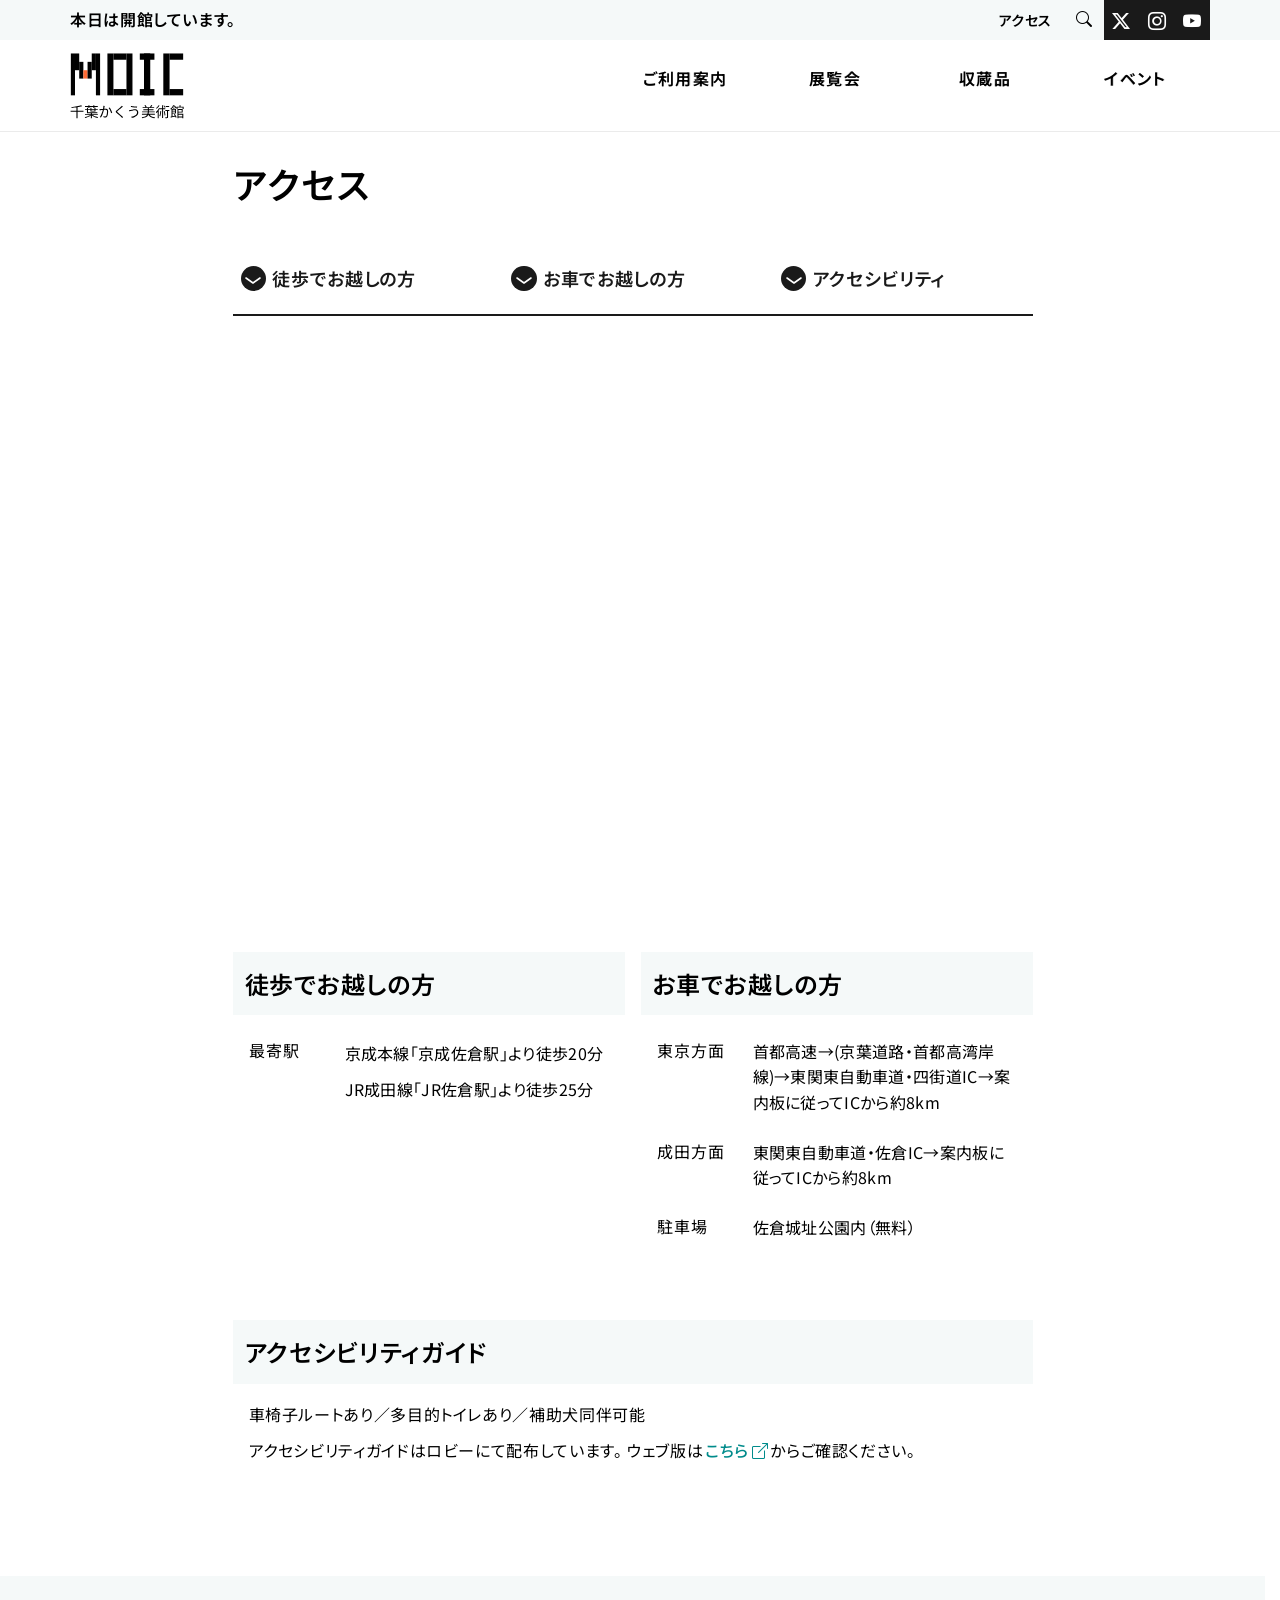
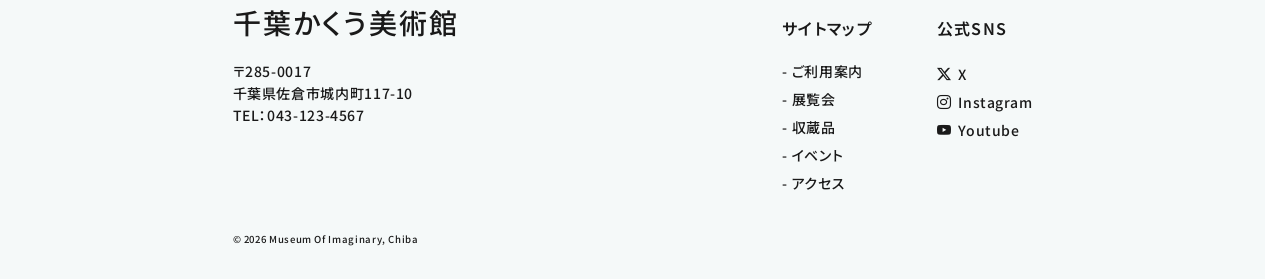
==== access.html @ db47d821 "first-up" ====
<!DOCTYPE html>
<html lang="ja">

<head>
  <meta charset="UTF-8">
  <meta name="viewport" content="width=device-width, initial-scale=1.0">
  <title>アクセス｜千葉かくう美術館｜MOIC</title>
  <meta property="og:description" content="千葉かくう美術館（MOIC）は、戦後から現代にかけての国内外の美術動向を捉えることを目的に、約7,000点の作品を収蔵しています。">
  <meta name="robots" content="noindex, nofollow">
  <link rel="icon" href="./images/favi_moic.png">

  <link rel="preconnect" href="https://fonts.googleapis.com">
  <link rel="preconnect" href="https://fonts.gstatic.com" crossorigin="">
  <link href="https://fonts.googleapis.com/css2?family=Noto+Sans+JP:wght@400;500;600;700&family=Stick&display=swap"
    rel="stylesheet">
  <link rel="stylesheet" href="https://cdn.jsdelivr.net/npm/bootstrap-icons@1.11.3/font/bootstrap-icons.min.css">
  <link rel="stylesheet" href="css/style.css">
    <script src="./js/main.js" defer></script>
</head>

<body>
  <header id="js-header" class="site-header"></header>

  <main class="inner-main js-fade">
    <section class="access-page main-container">
      <h2 class="section-head">アクセス</h2>

      <div class="scroll-columns">
        <a href="#access-on-foot" class="scroll-link is-clickable">
          <span class="scroll-btn" aria-hidden="true">
            <svg viewBox="0 0 24 24" width="24" height="24" fill="none" stroke="white" stroke-width="1.6"
              stroke-linecap="round" stroke-linejoin="round">
              <polyline points="5 11 12 16 19 11"></polyline>
            </svg>
          </span>
          <span class="scroll-text">徒歩でお越しの方</span>
        </a>

        <a href="#access-by-car" class="scroll-link">
          <span class="scroll-btn" aria-hidden="true">
            <svg viewBox="0 0 24 24" width="24" height="24" fill="none" stroke="white" stroke-width="1.6"
              stroke-linecap="round" stroke-linejoin="round">
              <polyline points="5 11 12 16 19 11"></polyline>
            </svg>
          </span>
          <span class="scroll-text">お車でお越しの方</span>
        </a>

        <a href="#access-accessibility" class="scroll-link">
          <span class="scroll-btn" aria-hidden="true">
            <svg viewBox="0 0 24 24" width="24" height="24" fill="none" stroke="white" stroke-width="1.6"
              stroke-linecap="round" stroke-linejoin="round">
              <polyline points="5 11 12 16 19 11"></polyline>
            </svg>
          </span>
          <span class="scroll-text">アクセシビリティ</span>
        </a>
      </div>
      <div class="map">
        <iframe
          src="https://www.google.com/maps/embed?pb=!1m14!1m8!1m3!1d25912.395390039786!2d140.200272!3d35.725003!3m2!1i1024!2i768!4f13.1!3m3!1m2!1s0x602288d3f0c85c9f%3A0xe3014ef40fa3bdf9!2z5L2Q5YCJ5Z-O5Z2A5YWs5ZyS!5e0!3m2!1sja!2sjp!4v1754964338819!5m2!1sja!2sjp"
          width="600" height="400" style="border:0;" allowfullscreen="" loading="lazy"
          referrerpolicy="no-referrer-when-downgrade"></iframe>
      </div>
      <div class="page-columns">
        <section id="access-on-foot" class="anchor-target">
          <h3 class="page-subtitle">徒歩でお越しの方</h3>
          <dl class="info-columns">
            <dt>最寄駅</dt>
            <dd>
              <p>京成本線「京成佐倉駅」より徒歩20分</p>
              <p>JR成田線「JR佐倉駅」より徒歩25分</p>
            </dd>
          </dl>
        </section>

        <section id="access-by-car" class="anchor-target">
          <h3 class="page-subtitle">お車でお越しの方</h3>
          <dl class="info-columns">
            <dt>東京方面</dt>
            <dd>首都高速→(京葉道路・首都高湾岸線)→東関東自動車道・四街道IC→案内板に従ってICから約8km</dd>
          </dl>
          <dl class="info-columns">
            <dt>成田方面</dt>
            <dd>東関東自動車道・佐倉IC→案内板に従ってICから約8km</dd>
          </dl>
          <dl class="info-columns">
            <dt>駐車場</dt>
            <dd>佐倉城址公園内（無料）</dd>
          </dl>
        </section>
      </div>
      <section id="access-accessibility" class="anchor-target">
        <h3 class="page-subtitle anchor-target">アクセシビリティガイド</h3>
        <p>
          車椅子ルートあり／多目的トイレあり／補助犬同伴可能
        </p>
        <p>
          アクセシビリティガイドはロビーにて配布しています。
          ウェブ版は<a href="#" class="text-link">こちら<i class="bi bi-box-arrow-up-right"></i></a>からご確認ください。
        </p>
      </section>
    </section>
  </main>
  <footer id="js-footer" class="site-footer"></footer>
</body>

</html>
---- css/style.css ----
@charset "utf-8";

/* reset */
*,
*::before,
*::after {
  box-sizing: border-box;
  padding: 0;
  margin: 0;
  font-style: normal;
}

ul,
ol {
  list-style: none;
}

a {
  text-decoration: none;
  color: inherit;
}

img {
  vertical-align: bottom;
  max-width: 100%;
  height: auto;
}

/* ===================== common ===================== */
:root {
  --c-white: #FFFFFF;
  --c-gray-100: #F5F9F9;
  --c-gray-600: #666666;
  --c-black: #1A1A1A;
  --c-teal-600: #008B8B;
  --c-teal-700: #006666;
  --c-btn-hover: #444;
  --c-hover-bg: rgba(0, 139, 139, 0.08);
  --c-separator: rgba(0, 0, 0, 0.08);

  --underline: 0.175rem solid var(--c-black);
  --h-sub-nav: 2.5rem;
  --h-glo-nav: 5.75rem;
  --h-header: calc(var(--h-sub-nav) + var(--h-glo-nav));
  --side-padding: 1.5rem;
  --ham-size: 3.5rem;

  --fs-base: 1rem;
  --fs-sm: 0.875rem;
  --fs-md: 1.125rem;
  --fs-lg: 1.5rem;

  --fw-regular: 400;
  --fw-medium: 500;
  --fw-bold: 600;

  /* letter-spacing */
  --ls-tight: 0.02em;
  --ls-base: 0.04em;
  --ls-wide: 0.08em;

  /* line-height */
  --lh-tight: 1.4;
  --lh-base: 1.6;
  --lh-loose: 1.8;

  --gap-xs: 2rem;
  --gap-sm: 3rem;
  --gap-md: 5rem;
  --gap-lg: 7rem;

  @media (max-width: 768px) {
    --gap-xs: 1.5rem;
    --gap-sm: 2rem;
    --gap-md: 3rem;
    --gap-lg: 4rem;
  }
}

html {
  /* スクロールバー分の余白を確保 */
  scrollbar-gutter: stable;
  scroll-behavior: smooth;
  overflow-x: hidden;
  font-size: 16px;
}

body {
  width: 100%;
  text-rendering: optimizeLegibility;
  font-feature-settings: "palt";
  font-optical-sizing: auto;
  font-kerning: normal;
  text-size-adjust: 100%;
  -webkit-font-smoothing: antialiased;

  font-family: "Noto Sans JP", "Hiragino Kaku Gothic ProN", "Hiragino Sans",
    "Yu Gothic Medium", "Yu Gothic", "Meiryo", sans-serif;
  font-weight: var(--fw-medium);
  letter-spacing: var(--ls-base);
  line-height: var(--lh-base);
  padding-top: var(--h-header);
  position: relative;
}

body.is-menu-open {
  position: fixed;
  width: 100%;
  height: 100vh;
  overflow: hidden;
}

body.is-menu-open .back-to-top {
  opacity: 0;
  pointer-events: none;
}

h2,
h3,
header,
.footer-logo,
.btn {
  font-weight: var(--fw-bold);
}

h3 {
  letter-spacing: var(--ls-base);
  line-height: 1.3;
}

dt {
  letter-spacing: var(--ls-wide);
  line-height: var(--lh-tight);
}

time,
dd {
  letter-spacing: var(--ls-tight);
}

p {
  line-height: 1.75;
  /* letter-spacing: var(--ls-base); */
}

.container {
  margin-inline: auto;
  max-width: 1140px;
  width: calc(100% - var(--side-padding) * 2);
}

.text-link {
  display: flex;
  align-items: center;
  color: var(--c-teal-600);
  font-weight: var(--fw-medium);
  text-decoration: none;
  transition: color 0.3s;

  @media (hover: hover) {
    &:hover {
      color: var(--c-teal-700);
      text-decoration: currentColor solid underline;
      text-decoration-thickness: 1px;
      text-underline-offset: 0.3em;
    }
  }
}

.btn {
  display: flex;
  align-items: center;
  font-size: var(--fs-base);
  height: 2em;
  text-decoration: none;
  padding: 0.2em 0.75em;
  border-radius: 0.375em;
  min-width: 0;

  background: var(--c-black);
  color: var(--c-white);
  transition: background 0.3s ease-in-out;

  @media (hover: hover) {
    &:hover {
      background: var(--c-btn-hover);
    }

    &:hover .btn-arrow {
      transform: translateX(0.4em);
    }
  }
}

.btn-text {
  color: inherit;
  min-width: 0;
  white-space: nowrap;
  overflow: hidden;
  text-overflow: ellipsis;

  flex: 1;
  text-align: center;
}

.btn-arrow {
  color: inherit;
  display: flex;
  align-items: center;
  justify-content: flex-end;
  flex-shrink: 0;
  transition: transform 0.3s;

  & svg {
    display: block;
    width: 1.6em;
    height: 1.6em;
  }
}

.category-label {
  display: inline-flex;
  align-items: center;
  justify-content: center;

  font-weight: var(--fw-bold);
  line-height: 1;

  padding: 0.36em 0.72em;
  border-radius: 0.375em;
}

.is-clickable {
  transition: transform 0.15s;

  &:active {
    @media (hover: none) {
      transform: scale(0.96);
    }
  }
}

.js-fade {
  opacity: 0;
  will-change: opacity;
}

.js-reveal {
  opacity: 1;
  clip-path: inset(0 100% 0 0);
}

/* ===================== header ===================== */
.site-header {
  width: 100%;
  height: calc(var(--h-sub-nav) + var(--h-glo-nav));
  z-index: 100;
  position: fixed;
  top: 0;
  left: 0;
  transition: background 0.3s,
    box-shadow 0.3s;
}

.site-header.is-scrolled {
  box-shadow: 0 4px 12px rgba(0, 0, 0, 0.05);
}

.site-header.is-scrolled .header-main {
  background: rgba(255, 255, 255, 0.8);
  backdrop-filter: blur(10px);
}

/* sub-nav */
.sub-nav {
  width: 100%;
  height: var(--h-sub-nav);
  background: var(--c-gray-100);
}

.sub-nav__content {
  max-width: 1140px;
  width: calc(100% - 16px * 2);
  margin-inline: auto;

  height: 100%;
  display: flex;
  justify-content: space-between;
  align-items: center;

  @media (max-width: 768px) {
    width: 100%;
    padding: 0 1rem;
  }
}

.opening-info {
  margin-right: auto;

  white-space: nowrap;
}


.sub-nav__content nav {
  height: 100%;
  display: flex;
  justify-content: end;
  align-items: center;
}

.sub-nav__utility {
  height: 100%;
  display: flex;
  align-items: center;
  font-size: var(--fs-sm);

  @media (max-width: 768px) {
    display: none;
  }
}

.sub-nav__utility li {
  display: flex;
  transition: background 0.3s, color 0.3s;

  @media (hover: hover) {
    &:hover {
      background: var(--c-hover-bg);
      color: var(--c-teal-600);
    }
  }
}

.sub-nav__utility a {
  height: 100%;
  display: flex;
  align-items: center;
  white-space: nowrap;
  padding: 0.5rem;
  border-radius: 0.25rem;
  margin: 0 0.25rem;
}


.sub-nav__search {
  display: flex;
  align-items: center;
}

.search-toggle {
  height: 100%;
  padding: 0.75rem;
  border: 0;
  background: none;
  cursor: pointer;
  color: inherit;
}

.bi-search {
  font-size: var(--fs-base);
  color: inherit;
}

.search-form {
  width: 0;
  overflow: hidden;
  transition: width 0.3s;
}

.search-form input {
  width: 12rem;
  padding: 0.4em 0.6em;
  font-size: 0.9rem;
  border: 1.6px solid var(--c-separator);
  border-radius: 0.375rem;
  transition: border-color 0.3s, box-shadow 0.3s;

  &:focus {
    outline: none;
    border-color: var(--c-teal-600);
    box-shadow: 0 0 0 3px rgba(0, 139, 139, 0.1);
  }
}

.search-form input::placeholder {
  color: var(--c-gray-600);
  opacity: 0.7;
}

/* 開いた状態 */
.sub-nav__search.is-open {
  gap: .5rem;
  margin-right: .5rem;
}

.sub-nav__search.is-open .search-form {
  width: 12rem;
}

.sub-nav__social {
  height: 100%;
  display: flex;
  align-items: center;
  background: var(--c-black);
  color: var(--c-white);
  gap: 1px;
}

.sub-nav__social li {
  height: 100%;
  transition: background 0.3s ease-in-out, transform 0.3s;

  @media (hover: hover) {
    &:hover {
      background: var(--c-btn-hover);
      transform: translateY(-2px);
    }
  }
}

.sub-nav__social a {
  height: 100%;
  display: flex;
  align-items: center;
  justify-content: center;
  padding: 0.5rem;

  @media (max-width: 768px) {
    padding: 0.5rem;
  }
}

.sub-nav__social i {
  font-size: var(--fs-md);
  line-height: 1;
}

.header-main {
  background: var(--c-white);
  border-bottom: 1px solid var(--c-separator);
  height: var(--h-glo-nav);
  transition: padding 0.3s;
}

.header-main .container {
  height: 100%;
  display: flex;
  justify-content: space-between;
  align-items: center;
  gap: 5%;

  &>* {
    padding-block: 0.725rem;
  }
}

.site-title {
  height: 100%;
  flex: 0 0 auto;
  font-size: 0;
  min-width: 200px;
  transition: padding-block 0.4s 0.1s;
}

.site-title a {
  transition: opacity 0.3s;

  @media (hover: hover) {
    &:hover {
      opacity: 0.7;
    }
  }
}

.is-home .site-title a {
  pointer-events: none;
  cursor: default;
}

/* ヘッダー内ロゴ（高さ基準） */
.site-title img {
  height: 100%;
  width: auto;
  display: block;
}

/* global-nav */
.global-nav {
  width: 100%;
  max-width: 600px;
  height: 100%;
}

.pc-menu {
  width: 100%;
  height: 100%;
  display: flex;
  align-items: center;

  @media (max-width: 768px) {
    display: none;
  }
}

.pc-menu li {
  height: 100%;
  flex: 1;
  text-align: center;
}

.pc-menu a {
  height: 100%;
  display: inline-block;
  text-align: center;
}

.pc-menu a span {
  padding: 0.875em 0;
  font-size: var(--fs-base);
  letter-spacing: var(--ls-wide);
  display: inline-block;
  position: relative;

  text-shadow: 
    0.25px  0.25px 0 var(--c-separator),
   -0.25px  0.25px 0 var(--c-separator),
    0.25px -0.25px 0 var(--c-separator),
   -0.25px -0.25px 0 var(--c-separator);

  &::after {
    content: "";
    position: absolute;
    bottom: 0;
    left: 50%;
    width: 90%;
    height: 0.15em;
    background-color: var(--c-teal-600);
    transform-origin: center;
    transform: translateX(-50%) scaleX(0);
    transition: transform 0.25s ease-out;
  }
}

.pc-menu a {
  @media (hover: hover) {
    &:is(:hover, :focus-visible) span {
      color: var(--c-teal-600);
    }

    &:is(:hover, :focus-visible, :active) span::after {
      transform: translateX(-50%) scaleX(1);
    }
  }
}


/* ===================== sp ===================== */
/* ハンバーガーボタン */
.hamburger {
  font-size: 16px;
  background: transparent;
  display: block;
  position: absolute;
  top: calc(var(--h-sub-nav) + (var(--h-glo-nav) - var(--ham-size)) / 2);
  right: var(--side-padding);
  border-radius: .5rem;
  width: var(--ham-size);
  height: var(--ham-size);
  border: none;
  cursor: pointer;
  z-index: 110;

  transition: background 0.3s, color 0.3s;

  @media (hover: hover) {
    &:hover {
      background: var(--c-hover-bg);
      color: var(--c-teal-600);
    }
  }

  @media (min-width: 768px) {
    display: none;
  }

  &::after {
    content: "メニュー";
    display: block;
    background: none;
    font-size: .6em;
    font-weight: var(--fw-bold);
    letter-spacing: var(--ls-t);
    position: absolute;
    left: 50%;
    transform: translateX(-50%);
    bottom: 5%;
    width: 100%;
    color: var(--c-black);

    &::after :hover {
      color: currentColor;
    }
  }
}


/* 待機（三） */
.hamburger__bar {
  display: block;
  position: absolute;
  background: var(--c-black);
  top: 40%;
  left: 50%;
  width: 64%;
  height: 0.125em;
  transform-origin: center center;
  transition: transform 0.25s, width 0.2s 0.2s;

  &:nth-child(1) {
    transform: translate(-50%, calc(-50% - 9px));
  }

  &:nth-child(2) {
    transform: translate(-50%, -50%);
  }

  &:nth-child(3) {
    transform: translate(-50%, calc(-50% + 9px));
  }
}

/* 開いた状態（×） */
.hamburger.is-open {
  position: absolute;
  z-index: 210;

  &::after {
    content: "閉じる";
  }
}

.hamburger.is-open .hamburger__bar {
  width: calc(50% * 1.35);
  transition: transform 0.3s 0.2s, opacity 0.2s, width 0.5s linear;

  &:nth-child(1) {
    transform: translate(-50%, -50%) rotate(45deg);
  }

  &:nth-child(2) {
    opacity: 0;
    width: 0%;
    transform: translate(-50%, -50%);
  }

  &:nth-child(3) {
    transform: translate(-50%, -50%) rotate(-45deg);
  }
}


.sp-global-nav {
  z-index: 200;
  position: fixed;
  inset: 0;
  background: rgba(255, 255, 255, 0.98);
  backdrop-filter: blur(10px);
  display: grid;
  place-items: center;
  opacity: 0;
  pointer-events: none;
  transition: opacity 0.2s;

  &.is-open {
    opacity: 1;
    pointer-events: auto;
  }

  @media (min-width: 768px) {
    display: none;
  }
}

.sp-global-nav li {
  opacity: 0;
  transform: translateY(16px);

  &+& {
    margin-top: 1rem;
  }
}

.sp-global-nav a {
  font-size: var(--fs-lg);
  padding: 1rem 2rem;
  display: inline-block;
  transition: transform 0.3s;
}

/* ===================== hero ===================== */

/* ヒーロー全体 */
.hero {
  width: 100%;
  aspect-ratio: 16 / 9;
  max-height: calc(92vh - var(--h-header));
  overflow: hidden;

  @media (max-width: 768px) {
    aspect-ratio: 3 / 2;
  }

  /* （pcで）ヒーローに触れたら */
  @media (hover: hover) {
    &:hover {
      .swiper-pagination {
        opacity: 1;
        pointer-events: auto;
        transform: translateY(0);
      }
    }
  }
}

.hero .swiper,
.swiper-slide img {
  width: 100%;
  height: 100%;
}

.swiper-slide img {
  object-position: center;
  object-fit: cover;
}

.swiper-button-next,
.swiper-button-prev {
  /* 初期状態（見えない） */
  color: var(--c-white);
  z-index: 10;
  opacity: 0;
  pointer-events: auto;
  transition:
    opacity .25s;

  &:is(:hover, :active) {
    opacity: 1;
  }
}

/* ドット背景 */
.swiper-pagination {
  display: flex;
  justify-content: center;
  gap: 0.5rem;
  padding: 8px 0;

  @media (hover: none) {
    display: none;
  }
}

/* 現在地ではないスライド */
.swiper-pagination-bullet {
  opacity: 0.6;
  transition: opacity 0.25s;

  width: 8px;
  height: 8px;
  border-radius: 50%;
  background: var(--c-white);

  position: relative;
  pointer-events: auto;

  &::before {
    content: '';
    position: absolute;

    /* 親から外側に広げる */
    inset: -8px;
  }
}

/* 現在のスライド */
.swiper-pagination-bullet-active {
  opacity: 1;
  background: var(--c-white);
}

/* ================ main ================ */

/* common */
.main-container {
  margin-inline: auto;
  max-width: 800px;
  width: calc(100% - var(--side-padding) * 2);
}

main h2,
.section-head {
  font-size: 2.25rem;
  letter-spacing: 0.06em;
  line-height: 1.1;
  margin-bottom: var(--gap-sm);
}

/* top-page */
main.top-main {
  padding: var(--gap-md) 0 var(--gap-lg);
}

main>section+section {
  margin-top: var(--gap-lg);
}


/* inner-page */
main.inner-main {
  padding: var(--gap-xs) 0 var(--gap-lg);
}

.page-hero img {
  display: block;
  width: 100%;
  height: 100%;
  aspect-ratio: 3 / 2;
  object-fit: cover;
}

.underline-head {
  font-size: var(--fs-md);
  border-bottom: var(--underline);
  padding-bottom: 1rem;
}

/* ===================== about ===================== */
.top-about {
  display: flex;
  align-items: start;
  gap: 8%;

  @media (max-width: 768px) {
    display: block;
  }
}

.top-about__image {
  z-index: 0;
  max-width: 40%;
  margin-top: 0.4em;

  @media (max-width: 768px) {
    display: none;
  }
}

.top-about__content {
  flex: 1;

  @media (max-width: 768px) {
    width: 100%;
  }
}

.top-about__content h2 {
  line-height: 1;
}

.top-about__text p {
  line-height: var(--lh-loose);

  &+& {
    margin-top: 1em;
  }
}

.top-about .btn {
  width: 100%;
  margin-top: 2.5rem;

  @media (max-width: 768px) {
    margin-top: 2rem;
  }
}

.top-about .btn-text {
  flex: 1;
  text-align: center;
}

/* ===================== news ===================== */
.top-news header {
  width: 100%;
  display: flex;
  align-items: end;
  border-bottom: 0.2rem solid var(--c-black);
  padding-bottom: 2.5rem;

  @media (max-width: 768px) {
    align-items: start;
    flex-direction: column;
    border-bottom: none;
    padding-bottom: 0;
  }
}

.top-news .section-head {
  flex: 1;
  line-height: 1;
  margin-bottom: 0;
}

.top-news .btn {
  display: inline-flex;
  justify-content: center;

  @media (max-width: 768px) {
    align-self: flex-end;
    margin-top: 1.5rem;
  }

  @media (max-width: 540px) {
    align-self: flex-start;
  }
}

.top-news .btn-text {
  font-size: var(--fs-sm);
}

.top-news .btn-arrow svg {
  width: 1.75em;
  height: 1.75em;
}

.top-news__list {
  margin-top: 2rem;
  display: flex;
  flex-direction: column;
}

.top-news__list li {
  border-bottom: 0.125rem solid var(--c-separator);
  padding-bottom: 0.875rem;

  &+& {
    margin-top: 1rem;
  }
}

.top-news__list article {
  display: grid;
  grid-template-columns: 4.8rem 8rem 1fr;
  gap: 0 0.72rem;
  align-items: center;
  padding: 0 .5rem;

  @media (max-width: 768px) {
    grid-template-columns: 8rem 1fr;
  }

  @media (max-width: 540px) {
    display: flex;
    flex-direction: column;
    align-items: start;

    &>* {
      width: 100%;
    }
  }
}

.top-news__list time {
  font-size: var(--fs-sm);
  white-space: nowrap;

  @media (max-width: 540px) {
    flex: 1;
  }
}

.top-news__list .text-link {
  font-size: var(--fs-base);
  white-space: nowrap;

  @media (max-width: 540px) {
    white-space: normal;
  }
}

.top-news__list .category-label {
  font-size: 0.75em;
  font-weight: var(--fw-bold);
  background: var(--c-white);
  color: var(--c-black);
  border: 0.125rem solid var(--c-black);

  @media (max-width: 768px) {
    display: none;
  }
}

/* ===================== footer ===================== */
.site-footer {
  background: var(--c-gray-100);
  color: var(--c-black);
  font-size: var(--fs-sm);
  padding: 2rem 1rem;
}

.footer-columns {
  display: grid;
  grid-template-columns: 1fr auto auto;
  grid-template-rows: auto auto;
  column-gap: 4rem;

  &.container {
    max-width: 800px;
  }

  @media (max-width: 960px) {
    column-gap: 3rem;
    padding: 0 3.5rem;
  }

  @media (max-width: 768px) {
    grid-template-columns: 1fr;
    row-gap: 1.5rem;
    padding: 0;
  }
}

.footer-logo {
  font-weight: var(--fw-medium);
  letter-spacing: var(--ls-wide);
  font-size: 1.75rem;
  line-height: 1;
  white-space: nowrap;
  margin-bottom: 1.5rem;
}

.footer-global-nav,
.footer-social {
  @media (max-width: 768px) {
    display: none;
  }

  & a {
    transition: opacity 0.3s;

    @media (hover: hover) {
      &:hover {
        opacity: 0.65;
      }
    }
  }
}

.footer-global-nav a {
  display: block;
  height: 1.75rem;

  &::before {
    content: "-";
    margin-right: 0.25rem;
    text-decoration: none;
  }
}

.footer-list-title {
  display: flex;
  align-items: flex-end;
  margin-bottom: 1.5rem;
  height: 1.75rem;
}

.footer-list-title span {
  line-height: 1;
  font-size: var(--fs-base);
  letter-spacing: var(--ls-wide);
  font-weight: var(--fw-bold);
}

.footer-social a {
  display: flex;
  align-items: center;
  gap: 0.5em;
  padding: 0.25rem 0;
  font-size: var(--fs-sm);
  letter-spacing: var(--ls-base);
  line-height: 1;
  height: 1.75rem;
}

.site-footer small {
  display: block;
  font-size: 0.6rem;
  margin-top: var(--gap-xs);
  grid-column: 1 / -1;
}

/* ===================== guide-page ===================== */

.page-subtitle {
  background: var(--c-gray-100);
  padding: 1rem 0.75rem;
  font-size: var(--fs-lg);

  @media (max-width: 768px) {
    margin-top: 1.5rem;
  }
}

.page-columns {
  display: grid;
  grid-template-columns: repeat(2, minmax(0, 1fr));
  gap: 1rem;
  margin-top: 1.5rem;

  @media (max-width: 768px) {
    grid-template-columns: 1fr;
  }
}

.info-columns {
  font-weight: var(--fw-regular);
  padding: 0 0.5rem;
  display: grid;
  grid-template-columns: minmax(max-content, 6rem) 1fr;
  margin-top: 1.5rem;
  padding: 0 1rem;
}

.info-columns dt {
  white-space: nowrap;
}

.info-columns p+p {
  margin-top: 0.5rem;
}

.note-list li {
  font-size: 0.75rem;
  line-height: var(--lh-loose);
  margin-top: 0.5rem;

  &::before {
    content: "＊";
    display: inline-block;
    margin-right: 0.125rem;
  }

  &+& {
    margin-top: 0.1rem;
  }
}

/* ===================== access-page ===================== */

.access-page .scroll-columns {
  display: flex;
  justify-content: flex-start;
  flex-wrap: wrap;
  border-bottom: var(--underline);
  padding-bottom: 0.5rem;
  width: 100%;

  @media (max-width: 580px) {
    flex-wrap: wrap;
    border-bottom: 0.15rem solid var(--c-black);
    padding-bottom: 0.25rem;
  }
}

.access-page .scroll-link {
  color: var(--c-black);
  font-weight: var(--fw-bold);
  line-height: 1;
  padding: 0.5rem;
  display: flex;
  align-items: center;
  position: relative;
  z-index: 0;
  transition: transform 0.3s;

  flex: 1 1 auto;
  min-width: 10rem;

  @media (hover:hover) {
    &:hover .scroll-btn {
      transform: translateY(-2px);
    }
  }
}

.access-page .scroll-btn {
  background: var(--c-black);
  border-radius: 50%;

  display: flex;
  align-items: center;
  justify-content: center;
  width: 1.6rem;
  height: 1.6rem;
  flex-shrink: 0;
  transition: transform 0.15s;

  @media (max-width: 768px) {
    width: 1.5rem;
    height: 1.5rem;
  }
}

.access-page .scroll-text {
  font-size: var(--fs-md);
  padding: 0.4rem;
  line-height: 1.4;
  white-space: nowrap;

  @media (max-width: 768px) {
    font-size: var(--fs-base);
  }
}

.access-page .map {
  width: 98%;
  aspect-ratio: 4 / 3;
  margin-inline: auto;
  margin-top: 1.5rem;

  iframe {
    width: 100%;
    height: 100%;
    display: block;
  }
}

.access-page .page-subtitle {
  margin-top: 0;
}

.access-page section+section {
  @media (max-width: 768px) {
    margin-top: var(--gap-xs);
  }
}

#access-accessibility {
  font-weight: var(--fw-regular);
  margin-top: var(--gap-md);
}

#access-accessibility p {
  font-weight: var(--fw-regular);
  padding-inline: 1rem;
  margin-top: 1rem;

  &+& {
    margin-top: 0.5rem;
  }
}

#access-accessibility .text-link {
  display: inline-flex;
  padding-inline: 0.1rem;
  gap: 0.2rem;
  text-decoration: none;
}

.anchor-target {
  scroll-margin-top: calc(var(--h-glo-nav) + var(--h-sub-nav));
}

/* ===================== news-page ===================== */
.news-list {
  display: flex;
  flex-direction: column;
  justify-content: start;
}

.news-list li {
  border-bottom: 0.125rem solid var(--c-separator);
  padding-bottom: var(--gap-xs);
}

.news-list .page-columns {
  display: flex;
  flex-wrap: wrap;
  align-items: center;
  gap: 0 0.72rem;

  &>* {
    flex: 1;
  }
}

.news-page .page-columns a {
  display: flex;
  align-items: center;
  flex-wrap: wrap;
  gap: 0.5rem 0.75rem;
  margin-bottom: auto;
}

.news-list time {
  order: 0;
  align-self: center;
  width: 100%;
  font-size: var(--fs-base);
  white-space: nowrap;
  /* margin-bottom: .5rem; */

  @media (max-width: 768px) {
    width: auto;
  }
}

.news-list .text-link {
  order: 1;
  font-size: 1.25rem;

  @media (max-width: 768px) {
    width: 100%;
    white-space: none;
    order: 2;
  }
}

.news-list .category-label {
  order: 2;
  align-self: center;
  font-size: 0.8rem;
  background: var(--c-black);
  color: var(--c-white);
  letter-spacing: var(--ls-wide);

  @media (max-width: 768px) {
    order: 1;
  }

  @media (max-width: 540px) {
    display: none;
  }
}

.news-page .news-list img {
  max-width: 200px;
  height: auto;
  aspect-ratio: 4 / 3;
  object-fit: cover;

  @media (max-width: 768px) {
    max-width: none;
    width: 100%;
    margin-top: 1rem;
  }
}

/* ===================== exhibitions-page & events-page ===================== */


.exhibitions-page section+section {
  margin-top: var(--gap-lg);
}

.card-list li {
  margin-top: var(--gap-xs);
  height: 100%;
}

.card {
  padding: 1rem;
  display: grid;
  grid-template-columns: auto 1fr;
  grid-template-rows: auto auto;
  gap: 0 var(--gap-xs);
  background: var(--c-gray-100);
  transition: background 0.3s, color 0.3s, transform 0.3s;

  &:hover {
    background: var(--c-hover-bg);
    color: var(--c-teal-600);
  }

  & .is-clickable:active {
    transform: scale(0.98);
  }

  @media (max-width: 768px) {
    display: block;
  }
}

.card img {
  max-width: 200px;
  height: auto;
  aspect-ratio: 4 / 3;
  object-fit: cover;

  order: -1;
  grid-row: 1 / 3;

  @media (max-width: 768px) {
    max-width: none;
    width: 100%;
    margin-top: 1rem;
  }
}

.card-title {
  font-size: var(--fs-lg);
  font-weight: var(--fw-bold);
  letter-spacing: var(--ls-base);
  line-height: 1.25;
  align-self: end;
  grid-row: 1 / 2;
  color: inherit;

  @media (max-width: 768px) {
    display: block;
  }
}

.period {
  font-size: var(--fs-sm);
  letter-spacing: 0.02em;
  line-height: 1.4;
  grid-row: 2 / 3;
  color: inherit;
  margin-top: .75em;

  @media (max-width: 768px) {
    display: block;
  }
}

/* ===================== collections-page ===================== */
.collections-page .page-subtitle {
  margin-top: 1.5rem;
}

.collections-page p {
  margin-top: 2rem;

  line-height: var(--lh-loose);

  &+& {
    margin-top: 1.5rem;
  }
}

/* ===================== news-post ===================== */
.news-post {
  box-shadow: 0 0 8px var(--c-teal-700);
  border-radius: .75rem;
  padding: var(--gap-sm);
}

.news-post__header time {
  white-space: nowrap;
}

.news-post__header .category-label {
  font-size: 0.8rem;
  background: var(--c-black);
  color: var(--c-white);
  margin-left: .5rem;
}

.news-post__header h2 {
  font-size: 1.75rem;
  margin-top: 1rem;
}

.news-post__img {
  margin-inline: auto;
  text-align: center;
  width: 100%;

  & img {
    width: 100%;
    height: auto;
    object-fit: cover;
    aspect-ratio: 3 / 2;
  }
}

.news-post__body {
  font-weight: var(--fw-regular);
  line-height: var(--lh-loose);
  margin-top: var(--gap-md);

  p+p {
    margin-top: 1rem;
  }
}

.news-post__summary {
  margin-top: var(--gap-md);
  font-size: var(--fs-sm);
  border: 1px solid var(--c-separator);
  border-radius: 0.5rem;
  padding: 1.5rem;

  &+& {
    margin-top: var(--gap-sm);
  }
}

.news-post__summary dl {
  padding: 0 0.5rem;

  dt {
    position: relative;
    margin-top: 1.5rem;
    padding-left: 0.75rem;

    &::before {
      content: "";
      position: absolute;
      display: block;
      left: 0;
      top: 50%;
      transform: translateY(-50%);
      width: 0.25rem;
      height: 0.25rem;
      background: var(--c-black);
      border-radius: 50%;
    }
  }

  dd {
    margin-top: 0.5rem;
  }
}

.news-post span.notice {
  display: block;
  font-size: var(--fs-base);
  color: #d32f2f;
  margin-top: 1rem;

  &::before {
    content: "※";
    display: inline-block;
    margin-right: 0.125rem;
  }

  &::after {
    content: "※";
    display: inline-block;
    margin-left: 0.125rem;
  }
}


.news-post__tag {
  display: flex;
  flex-wrap: wrap;
  align-items: center;
  gap: 0.625rem;
  margin-top: var(--gap-xs);
}

.news-post__tag span {
  display: inline-flex;
  align-items: center;
  justify-content: center;
  white-space: nowrap;

  font-size: var(--fs-sm);
  line-height: 1;

  padding: 0.36rem 0.72rem;
  color: var(--c-black);
  border: 0.0875rem solid var(--c-black);
  transition: border-color 0.3s;

  @media (hover: hover) {
    &:hover {
      border-color: transparent;
      cursor: pointer;
    }
  }

  &::before {
    content: "#";
    margin-right: 0.25rem;
  }
}

.news-post__social {
  display: flex;
  align-items: center;
  gap: 0.625rem;
  margin-top: var(--gap-xs);
}

.news-post__social li {
  display: flex;
}

.news-post__social a {
  display: flex;
  justify-content: center;
  align-items: center;

  padding: 0.25rem;
  border-radius: 0.4rem;
  font-size: 0.8rem;

  padding: 0.36em;
  border-radius: 0.375em;
  background: var(--c-black);
  transition: background 0.3s, transform 0.3s;

  @media (hover: hover) {
    &:hover {
      background: var(--c-btn-hover);
      transform: translateY(-2px);

    }
  }
}

.news-post__social .bi {
  font-size: var(--fs-base);
  line-height: 1;
  color: var(--c-white);
  transition: color 0.3s;
}

/* ===================== back-to-top ===================== */
.back-to-top {
  position: fixed;
  right: 1.5rem;
  bottom: 1.5rem;
  z-index: 120;

  border-radius: 50%;
  border: none;
  color: var(--c-white);
  cursor: pointer;

  width: 3.2rem;
  height: 3.2rem;

  display: flex;
  flex-direction: column;
  align-items: center;
  justify-content: center;

  opacity: 0;
  visibility: hidden;
  transform: translateY(10px);
  background: rgba(0, 0, 0, 0.8);
  transition: opacity 0.3s, visibility 0.3s, transform 0.3s, background 0.3s;

  &>* {
    /* 位置調整 */
    transform: translateY(-2px);
  }

  @media (max-width: 768px) {
    width: 2.75rem;
    height: 2.75rem;
    right: 1rem;

    &>* {
      transform: translateY(0);
    }
  }

  &.is-show {
    opacity: 1;
    visibility: visible;
    transform: translateY(0);
  }

  @media (hover: hover) {
    &:hover {
      background: var(--c-btn-hover);
    }

    &:hover i {
      transform: translateY(-4px);
    }
  }

  @media (max-width: 768px) {
    &:hover {
      transform: translateY(-4px);
    }

    &:hover i {
      transform: none;
    }
  }
}

.back-to-top i {
  font-size: 1.5em;
  transition: transform 0.3s;
}

.back-to-top span {
  font-weight: var(--fw-bold);
  font-size: 0.875em;
  line-height: 1.125;

  @media (max-width: 768px) {
    display: none;
  }
}
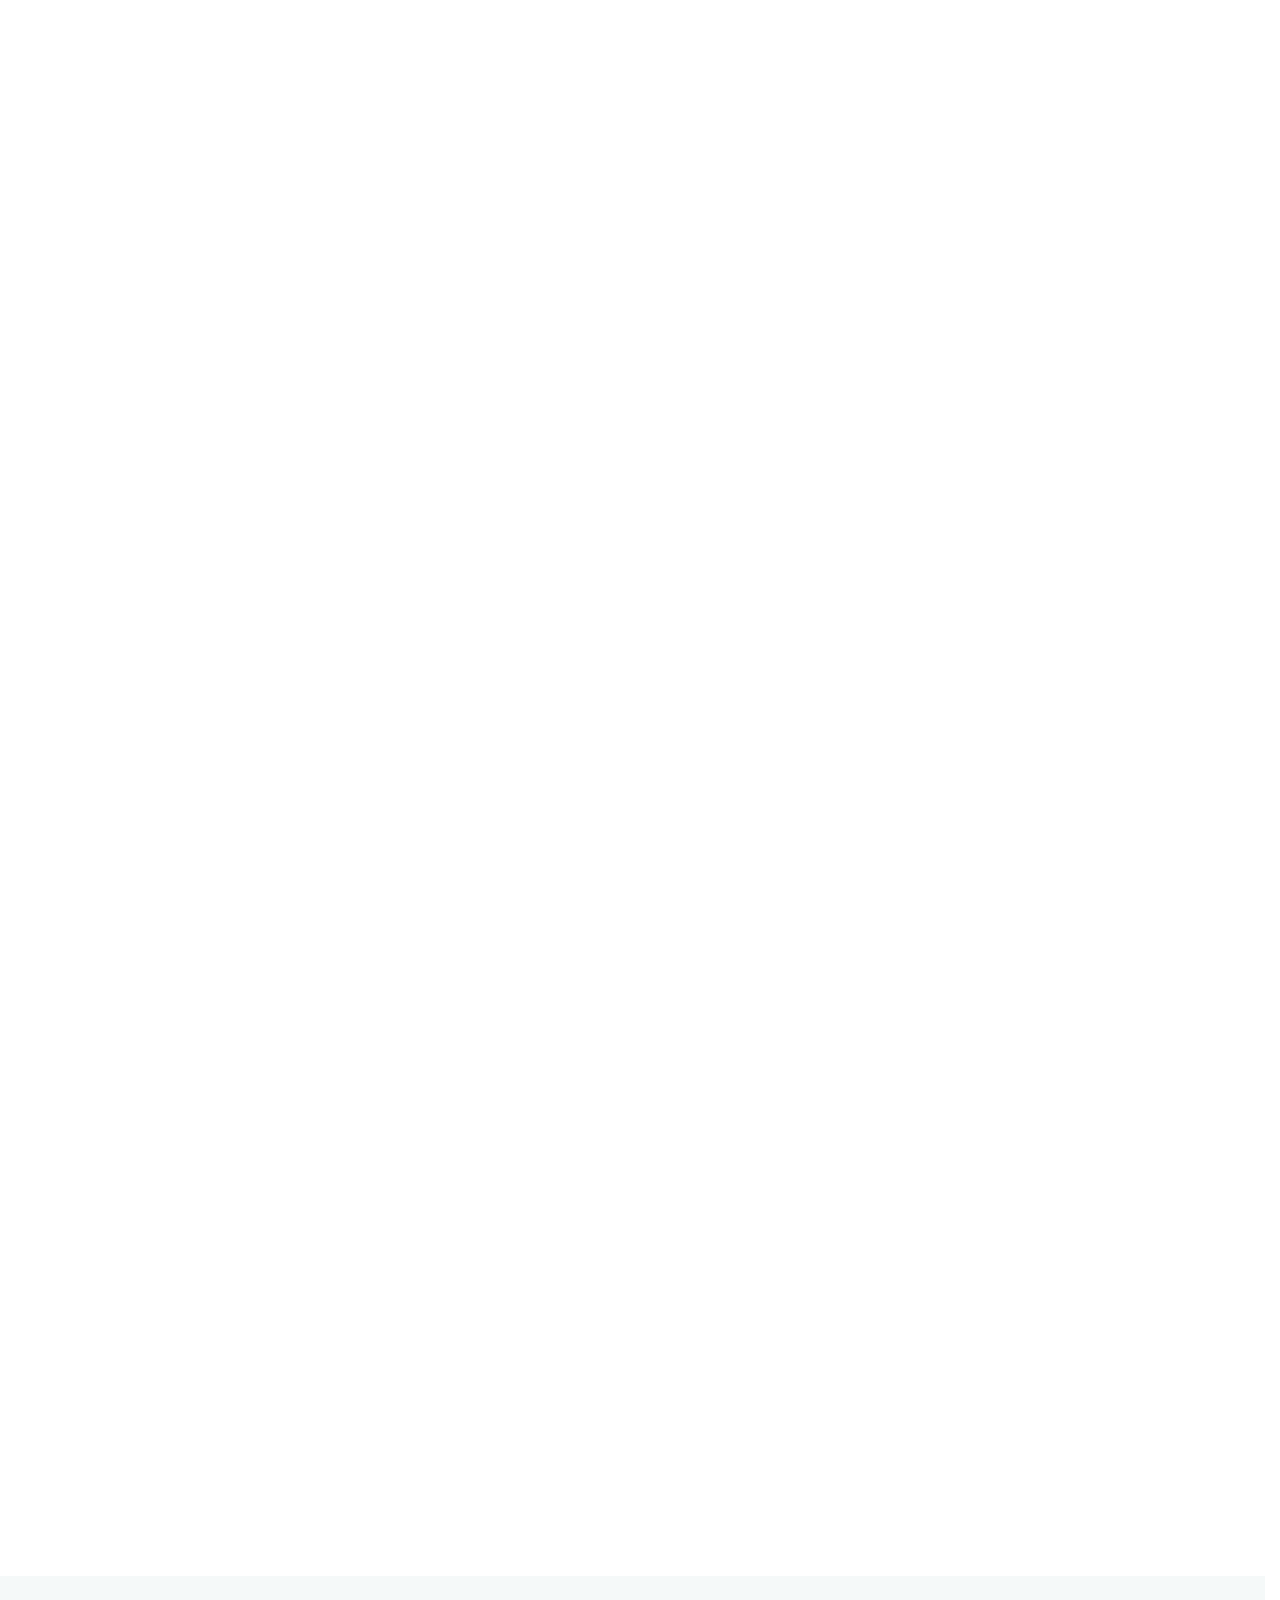
==== commit 38fb4cfd: "re-up fixed" ====
--- a/access.html
+++ b/access.html
@@ -91,7 +91,7 @@
         </section>
       </div>
       <section id="access-accessibility" class="anchor-target">
-        <h3 class="page-subtitle anchor-target">アクセシビリティガイド</h3>
+        <h3 class="page-subtitle">アクセシビリティガイド</h3>
         <p>
           車椅子ルートあり／多目的トイレあり／補助犬同伴可能
         </p>
--- a/css/style.css
+++ b/css/style.css
@@ -521,11 +521,11 @@
   display: inline-block;
   position: relative;
 
-  text-shadow: 
-    0.25px  0.25px 0 var(--c-separator),
-   -0.25px  0.25px 0 var(--c-separator),
+  text-shadow:
+    0.25px 0.25px 0 var(--c-separator),
+    -0.25px 0.25px 0 var(--c-separator),
     0.25px -0.25px 0 var(--c-separator),
-   -0.25px -0.25px 0 var(--c-separator);
+    -0.25px -0.25px 0 var(--c-separator);
 
   &::after {
     content: "";
@@ -589,17 +589,17 @@
     background: none;
     font-size: .6em;
     font-weight: var(--fw-bold);
-    letter-spacing: var(--ls-t);
+    letter-spacing: var(--ls-tight);
     position: absolute;
     left: 50%;
     transform: translateX(-50%);
     bottom: 5%;
     width: 100%;
     color: var(--c-black);
-
-    &::after :hover {
-      color: currentColor;
-    }
+  }
+
+  &::after :hover {
+    color: currentColor;
   }
 }
 
@@ -1309,7 +1309,6 @@
   width: 100%;
   font-size: var(--fs-base);
   white-space: nowrap;
-  /* margin-bottom: .5rem; */
 
   @media (max-width: 768px) {
     width: auto;
@@ -1322,7 +1321,7 @@
 
   @media (max-width: 768px) {
     width: 100%;
-    white-space: none;
+    white-space: nowrap;
     order: 2;
   }
 }
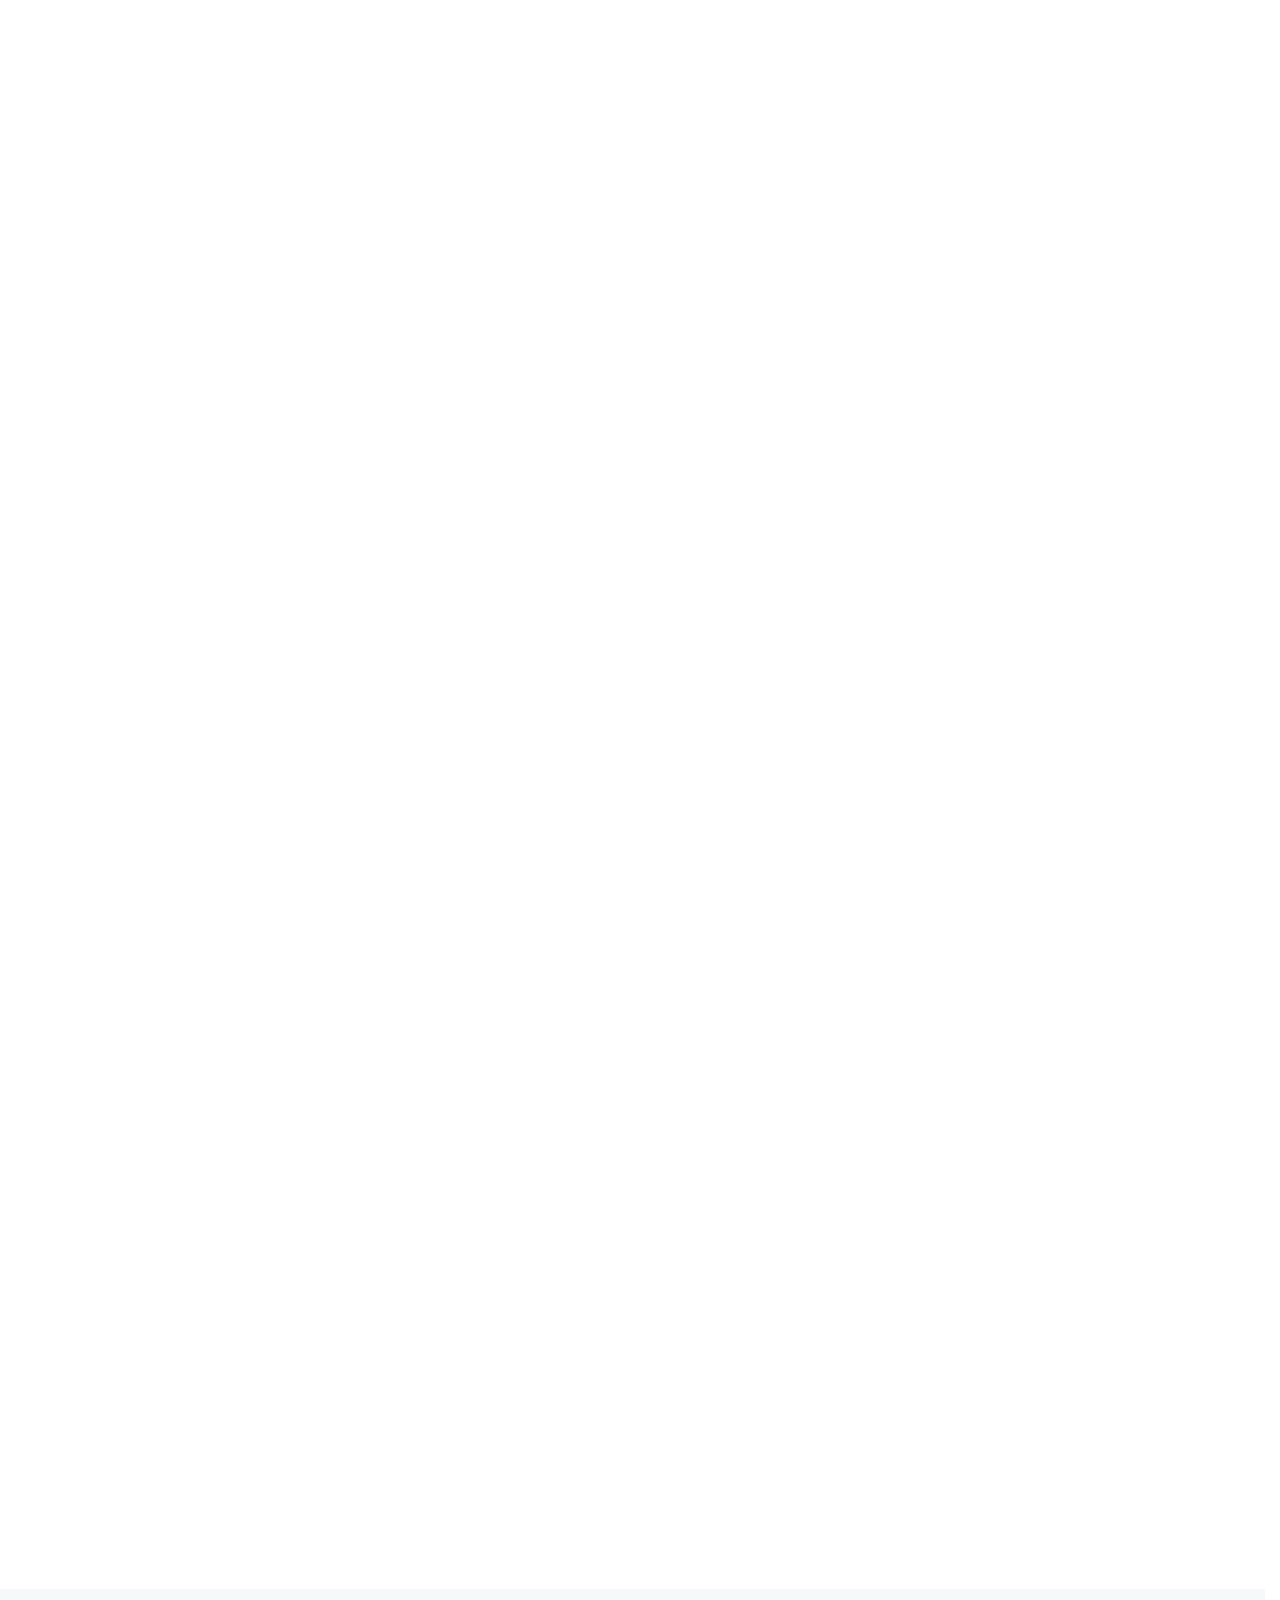
==== commit d409d7c3: "fix: タッチターゲット, コントラスト比, アクセスページ - タッチターゲットのサイズ改善 - 小さい文字のコントラスト比改善 - アクセスページのBEM修正 - sub-nav冒頭のaside" ====
--- a/access.html
+++ b/access.html
@@ -15,7 +15,7 @@
     rel="stylesheet">
   <link rel="stylesheet" href="https://cdn.jsdelivr.net/npm/bootstrap-icons@1.11.3/font/bootstrap-icons.min.css">
   <link rel="stylesheet" href="css/style.css">
-    <script src="./js/main.js" defer></script>
+  <script src="./js/main.js" defer></script>
 </head>
 
 <body>
@@ -23,39 +23,40 @@
 
   <main class="inner-main js-fade">
     <section class="access-page main-container">
-      <h2 class="section-head">アクセス</h2>
+      <h2>アクセス</h2>
 
-      <div class="scroll-columns">
-        <a href="#access-on-foot" class="scroll-link is-clickable">
-          <span class="scroll-btn" aria-hidden="true">
+      <div class="access-nav">
+        <a href="#access-on-foot" class="access-nav__link is-clickable">
+          <span class="access-nav__icon" aria-hidden="true">
             <svg viewBox="0 0 24 24" width="24" height="24" fill="none" stroke="white" stroke-width="1.6"
               stroke-linecap="round" stroke-linejoin="round">
               <polyline points="5 11 12 16 19 11"></polyline>
             </svg>
           </span>
-          <span class="scroll-text">徒歩でお越しの方</span>
+          <span class="access-nav__text">徒歩でお越しの方</span>
         </a>
 
-        <a href="#access-by-car" class="scroll-link">
-          <span class="scroll-btn" aria-hidden="true">
+        <a href="#access-by-car" class="access-nav__link">
+          <span class="access-nav__icon" aria-hidden="true">
             <svg viewBox="0 0 24 24" width="24" height="24" fill="none" stroke="white" stroke-width="1.6"
               stroke-linecap="round" stroke-linejoin="round">
               <polyline points="5 11 12 16 19 11"></polyline>
             </svg>
           </span>
-          <span class="scroll-text">お車でお越しの方</span>
+          <span class="access-nav__text">お車でお越しの方</span>
         </a>
 
-        <a href="#access-accessibility" class="scroll-link">
-          <span class="scroll-btn" aria-hidden="true">
+        <a href="#access-accessibility" class="access-nav__link">
+          <span class="access-nav__icon" aria-hidden="true">
             <svg viewBox="0 0 24 24" width="24" height="24" fill="none" stroke="white" stroke-width="1.6"
               stroke-linecap="round" stroke-linejoin="round">
               <polyline points="5 11 12 16 19 11"></polyline>
             </svg>
           </span>
-          <span class="scroll-text">アクセシビリティ</span>
+          <span class="access-nav__text">アクセシビリティ</span>
         </a>
       </div>
+
       <div class="map">
         <iframe
           src="https://www.google.com/maps/embed?pb=!1m14!1m8!1m3!1d25912.395390039786!2d140.200272!3d35.725003!3m2!1i1024!2i768!4f13.1!3m3!1m2!1s0x602288d3f0c85c9f%3A0xe3014ef40fa3bdf9!2z5L2Q5YCJ5Z-O5Z2A5YWs5ZyS!5e0!3m2!1sja!2sjp!4v1754964338819!5m2!1sja!2sjp"
@@ -90,8 +91,8 @@
           </dl>
         </section>
       </div>
-      <section id="access-accessibility" class="anchor-target">
-        <h3 class="page-subtitle">アクセシビリティガイド</h3>
+      <section id="access-accessibility" class="anchor-target access-accessibility">
+        <h3 class="page-subtitle">アクセシビリティ</h3>
         <p>
           車椅子ルートあり／多目的トイレあり／補助犬同伴可能
         </p>
--- a/css/style.css
+++ b/css/style.css
@@ -26,24 +26,35 @@
   height: auto;
 }
 
-/* ===================== common ===================== */
+/* common */
 :root {
+  --h-sub-nav: 2.75rem;
+  --h-glo-nav: 5.75rem;
+  --h-header: calc(var(--h-sub-nav) + var(--h-glo-nav));
+  --side-padding: 2rem;
+  --ham-size: 3.5rem;
+
+  --gap-xs: 2rem;
+  --gap-sm: 3rem;
+  --gap-md: 5rem;
+  --gap-lg: 7rem;
+
+  @media (max-width: 768px) {
+    --gap-xs: 1.5rem;
+    --gap-sm: 2rem;
+    --gap-md: 3rem;
+    --gap-lg: 4rem;
+  }
+
   --c-white: #FFFFFF;
   --c-gray-100: #F5F9F9;
   --c-gray-600: #666666;
   --c-black: #1A1A1A;
-  --c-teal-600: #008B8B;
-  --c-teal-700: #006666;
+  --c-teal: #008484;
   --c-btn-hover: #444;
-  --c-hover-bg: rgba(0, 139, 139, 0.08);
+  --c-hover-bg: rgba(0, 138, 138, 0.08);
   --c-separator: rgba(0, 0, 0, 0.08);
-
   --underline: 0.175rem solid var(--c-black);
-  --h-sub-nav: 2.5rem;
-  --h-glo-nav: 5.75rem;
-  --h-header: calc(var(--h-sub-nav) + var(--h-glo-nav));
-  --side-padding: 1.5rem;
-  --ham-size: 3.5rem;
 
   --fs-base: 1rem;
   --fs-sm: 0.875rem;
@@ -54,55 +65,40 @@
   --fw-medium: 500;
   --fw-bold: 600;
 
-  /* letter-spacing */
   --ls-tight: 0.02em;
   --ls-base: 0.04em;
   --ls-wide: 0.08em;
 
-  /* line-height */
   --lh-tight: 1.4;
   --lh-base: 1.6;
   --lh-loose: 1.8;
-
-  --gap-xs: 2rem;
-  --gap-sm: 3rem;
-  --gap-md: 5rem;
-  --gap-lg: 7rem;
-
-  @media (max-width: 768px) {
-    --gap-xs: 1.5rem;
-    --gap-sm: 2rem;
-    --gap-md: 3rem;
-    --gap-lg: 4rem;
-  }
 }
 
 html {
-  /* スクロールバー分の余白を確保 */
+  font-size: 100%;
   scrollbar-gutter: stable;
   scroll-behavior: smooth;
   overflow-x: hidden;
-  font-size: 16px;
 }
 
 body {
-  width: 100%;
-  text-rendering: optimizeLegibility;
+  position: relative;
+  padding-top: var(--h-header);
+
   font-feature-settings: "palt";
   font-optical-sizing: auto;
-  font-kerning: normal;
   text-size-adjust: 100%;
+  text-rendering: optimizeLegibility;
   -webkit-font-smoothing: antialiased;
-
+  -moz-osx-font-smoothing: grayscale;
   font-family: "Noto Sans JP", "Hiragino Kaku Gothic ProN", "Hiragino Sans",
     "Yu Gothic Medium", "Yu Gothic", "Meiryo", sans-serif;
   font-weight: var(--fw-medium);
   letter-spacing: var(--ls-base);
   line-height: var(--lh-base);
-  padding-top: var(--h-header);
-  position: relative;
-}
-
+}
+
+/* JS付与クラス */
 body.is-menu-open {
   position: fixed;
   width: 100%;
@@ -115,6 +111,27 @@
   pointer-events: none;
 }
 
+.is-clickable {
+  transition: transform 0.15s;
+}
+
+@media (hover: none) {
+  .is-clickable:active {
+    transform: scale(0.96);
+  }
+}
+
+.js-fade {
+  opacity: 0;
+  will-change: opacity;
+}
+
+.js-reveal {
+  opacity: 1;
+  clip-path: inset(0 100% 0 0);
+}
+
+/* 共通設定 */
 h2,
 h3,
 header,
@@ -125,7 +142,7 @@
 
 h3 {
   letter-spacing: var(--ls-base);
-  line-height: 1.3;
+  line-height: var(--lh-tight);
 }
 
 dt {
@@ -140,7 +157,6 @@
 
 p {
   line-height: 1.75;
-  /* letter-spacing: var(--ls-base); */
 }
 
 .container {
@@ -152,110 +168,97 @@
 .text-link {
   display: flex;
   align-items: center;
-  color: var(--c-teal-600);
+  color: var(--c-teal);
   font-weight: var(--fw-medium);
-  text-decoration: none;
-  transition: color 0.3s;
-
-  @media (hover: hover) {
-    &:hover {
-      color: var(--c-teal-700);
-      text-decoration: currentColor solid underline;
-      text-decoration-thickness: 1px;
-      text-underline-offset: 0.3em;
-    }
+  transition: color 0.3s,opacity 0.3s;
+}
+
+@media (hover: hover) {
+  .text-link:hover {
+   opacity: 0.7;
   }
 }
 
 .btn {
   display: flex;
   align-items: center;
-  font-size: var(--fs-base);
+  border-radius: 0.375em;
+  padding: 0.2em 0.75em;
+  min-width: 0;
   height: 2em;
   text-decoration: none;
-  padding: 0.2em 0.75em;
-  border-radius: 0.375em;
+  font-size: var(--fs-base);
+  color: var(--c-white);
+  background: var(--c-black);
+  transition: background 0.3s ease-in-out;
+}
+
+@media (hover: hover) {
+  .btn:hover {
+    background: var(--c-btn-hover);
+  }
+
+  .btn:hover .btn-arrow {
+    transform: translateX(0.4em);
+  }
+}
+
+.btn-text {
+  flex: 1;
   min-width: 0;
-
-  background: var(--c-black);
-  color: var(--c-white);
-  transition: background 0.3s ease-in-out;
-
-  @media (hover: hover) {
-    &:hover {
-      background: var(--c-btn-hover);
-    }
-
-    &:hover .btn-arrow {
-      transform: translateX(0.4em);
-    }
-  }
-}
-
-.btn-text {
   color: inherit;
-  min-width: 0;
+  text-align: center;
   white-space: nowrap;
+  text-overflow: ellipsis;
   overflow: hidden;
-  text-overflow: ellipsis;
-
-  flex: 1;
-  text-align: center;
 }
 
 .btn-arrow {
-  color: inherit;
   display: flex;
   align-items: center;
   justify-content: flex-end;
   flex-shrink: 0;
+  color: inherit;
   transition: transform 0.3s;
-
-  & svg {
-    display: block;
-    width: 1.6em;
-    height: 1.6em;
-  }
+}
+
+.btn-arrow svg {
+  display: block;
+  width: 1.6em;
+  height: 1.6em;
 }
 
 .category-label {
   display: inline-flex;
   align-items: center;
   justify-content: center;
-
+  padding: 0.36em 0.72em;
+  border-radius: 0.375em;
   font-weight: var(--fw-bold);
   line-height: 1;
-
-  padding: 0.36em 0.72em;
-  border-radius: 0.375em;
-}
-
-.is-clickable {
-  transition: transform 0.15s;
-
-  &:active {
-    @media (hover: none) {
-      transform: scale(0.96);
-    }
-  }
-}
-
-.js-fade {
-  opacity: 0;
-  will-change: opacity;
-}
-
-.js-reveal {
-  opacity: 1;
-  clip-path: inset(0 100% 0 0);
-}
-
-/* ===================== header ===================== */
+}
+
+
+.visually-hidden {
+  position: absolute;
+  width: 1px;
+  height: 1px;
+  margin: -1px;
+  padding: 0;
+  border: 0;
+  overflow: hidden;
+  clip: rect(0 0 0 0);
+  white-space: nowrap;
+}
+
+/*------------------------------------
+header
+------------------------------------*/
 .site-header {
+  z-index: 100;
+  position: fixed;
   width: 100%;
   height: calc(var(--h-sub-nav) + var(--h-glo-nav));
-  z-index: 100;
-  position: fixed;
   top: 0;
   left: 0;
   transition: background 0.3s,
@@ -271,22 +274,22 @@
   backdrop-filter: blur(10px);
 }
 
-/* sub-nav */
+/*------------------
+sub-nav
+------------------*/
 .sub-nav {
-  width: 100%;
+  display: flex;
+  align-items: center;
   height: var(--h-sub-nav);
   background: var(--c-gray-100);
 }
 
 .sub-nav__content {
+  display: flex;
+  align-items: center;
   max-width: 1140px;
-  width: calc(100% - 16px * 2);
+  width: calc(100% - 1rem * 2);
   margin-inline: auto;
-
-  height: 100%;
-  display: flex;
-  justify-content: space-between;
-  align-items: center;
 
   @media (max-width: 768px) {
     width: 100%;
@@ -295,72 +298,71 @@
 }
 
 .opening-info {
-  margin-right: auto;
-
+  flex: 1;
   white-space: nowrap;
 }
 
-
 .sub-nav__content nav {
+  display: flex;
+  align-items: center;
+  gap: 0 2px;
+}
+
+.sub-nav__utility {
+  display: flex;
+  font-size: var(--fs-sm);
+  gap: 0 2px;
+
+  @media (max-width: 768px) {
+    display: none;
+  }
+}
+
+.sub-nav__access a {
+  display: flex;
+  align-items: center;
+  padding-inline: 0.5em;
+  min-height: 44px;
+  white-space: nowrap;
+  transition: background 0.3s;
+}
+
+@media (hover: hover) {
+  .sub-nav__access a:hover {
+    background: var(--c-hover-bg);
+  }
+}
+
+.sub-nav__search {
+  display: flex;
+  align-items: center;
+}
+
+.search-toggle {
+  display: flex;
+  align-items: center;
+  justify-content: center;
+  width: 44px;
   height: 100%;
-  display: flex;
-  justify-content: end;
-  align-items: center;
-}
-
-.sub-nav__utility {
-  height: 100%;
-  display: flex;
-  align-items: center;
-  font-size: var(--fs-sm);
-
-  @media (max-width: 768px) {
-    display: none;
-  }
-}
-
-.sub-nav__utility li {
-  display: flex;
-  transition: background 0.3s, color 0.3s;
-
-  @media (hover: hover) {
-    &:hover {
-      background: var(--c-hover-bg);
-      color: var(--c-teal-600);
-    }
-  }
-}
-
-.sub-nav__utility a {
-  height: 100%;
-  display: flex;
-  align-items: center;
-  white-space: nowrap;
-  padding: 0.5rem;
-  border-radius: 0.25rem;
-  margin: 0 0.25rem;
-}
-
-
-.sub-nav__search {
-  display: flex;
-  align-items: center;
-}
-
-.search-toggle {
-  height: 100%;
-  padding: 0.75rem;
-  border: 0;
+  border: none;
   background: none;
   cursor: pointer;
-  color: inherit;
-}
-
-.bi-search {
-  font-size: var(--fs-base);
-  color: inherit;
-}
-
+  transition: background 0.3s;
+}
+
+.sub-nav__search i {
+  font-size: var(--fs-md);
+  color: var(--c-black);
+  transition: background 0.3s;
+}
+
+@media (hover: hover) {
+  .search-toggle:hover {
+    background: var(--c-hover-bg);
+  }
+}
+
+/* 待機状態 */
 .search-form {
   width: 0;
   overflow: hidden;
@@ -370,16 +372,16 @@
 .search-form input {
   width: 12rem;
   padding: 0.4em 0.6em;
+  border: 1.6px solid var(--c-separator);
+  border-radius: 0.375em;
   font-size: 0.9rem;
-  border: 1.6px solid var(--c-separator);
-  border-radius: 0.375rem;
   transition: border-color 0.3s, box-shadow 0.3s;
-
-  &:focus {
-    outline: none;
-    border-color: var(--c-teal-600);
-    box-shadow: 0 0 0 3px rgba(0, 139, 139, 0.1);
-  }
+}
+
+.search-form input:focus {
+  outline: none;
+  border-color: var(--c-teal);
+  box-shadow: 0 0 0 3px rgba(0, 139, 139, 0.1);
 }
 
 .search-form input::placeholder {
@@ -389,8 +391,7 @@
 
 /* 開いた状態 */
 .sub-nav__search.is-open {
-  gap: .5rem;
-  margin-right: .5rem;
+  margin-right: 0.5rem;
 }
 
 .sub-nav__search.is-open .search-form {
@@ -398,77 +399,71 @@
 }
 
 .sub-nav__social {
-  height: 100%;
-  display: flex;
-  align-items: center;
+  display: flex;
+}
+
+.sub-nav__social a {
+  display: flex;
+  align-items: center;
+  min-height: 44px;
+  padding-inline: 0.5rem;
   background: var(--c-black);
   color: var(--c-white);
-  gap: 1px;
-}
-
-.sub-nav__social li {
-  height: 100%;
   transition: background 0.3s ease-in-out, transform 0.3s;
-
-  @media (hover: hover) {
-    &:hover {
-      background: var(--c-btn-hover);
-      transform: translateY(-2px);
-    }
-  }
-}
-
-.sub-nav__social a {
-  height: 100%;
-  display: flex;
-  align-items: center;
-  justify-content: center;
-  padding: 0.5rem;
-
-  @media (max-width: 768px) {
-    padding: 0.5rem;
-  }
 }
 
 .sub-nav__social i {
-  font-size: var(--fs-md);
+  font-size: var(--fs-lg);
   line-height: 1;
-}
-
+  transition: transform 0.3s;
+}
+
+@media (hover: hover) {
+  .sub-nav__social a:hover {
+    background: var(--c-btn-hover);
+  }
+
+  .sub-nav__social a:hover i {
+    transform: translateY(-2px);
+  }
+}
+
+/*------------------
+main-nav
+------------------*/
 .header-main {
-  background: var(--c-white);
   border-bottom: 1px solid var(--c-separator);
   height: var(--h-glo-nav);
+  background: var(--c-white);
   transition: padding 0.3s;
 }
 
 .header-main .container {
+  display: flex;
+  justify-content: space-between;
+  align-items: center;
   height: 100%;
-  display: flex;
-  justify-content: space-between;
-  align-items: center;
-  gap: 5%;
-
-  &>* {
-    padding-block: 0.725rem;
-  }
+}
+
+.header-main .container>* {
+  padding-block: 0.725rem;
 }
 
 .site-title {
+  flex: 0 0 auto;
   height: 100%;
-  flex: 0 0 auto;
   font-size: 0;
-  min-width: 200px;
-  transition: padding-block 0.4s 0.1s;
 }
 
 .site-title a {
+  display: block;
+  height: 100%;
   transition: opacity 0.3s;
-
-  @media (hover: hover) {
-    &:hover {
-      opacity: 0.7;
-    }
+}
+
+@media (hover: hover) {
+  .site-title a:hover {
+    opacity: 0.7;
   }
 }
 
@@ -477,319 +472,298 @@
   cursor: default;
 }
 
-/* ヘッダー内ロゴ（高さ基準） */
 .site-title img {
+  width: 100%;
   height: 100%;
-  width: auto;
-  display: block;
+  object-fit: cover;
 }
 
 /* global-nav */
 .global-nav {
   width: 100%;
-  max-width: 600px;
-  height: 100%;
 }
 
 .pc-menu {
-  width: 100%;
-  height: 100%;
-  display: flex;
-  align-items: center;
+  display: flex;
+  justify-content: flex-end;
+  align-items: center;
+  gap: 0 2.5rem;
 
   @media (max-width: 768px) {
     display: none;
   }
 }
 
-.pc-menu li {
-  height: 100%;
-  flex: 1;
-  text-align: center;
-}
-
 .pc-menu a {
-  height: 100%;
+  display: flex;
+  justify-content: center;
+  align-items: center;
+  min-height: 44px;
+}
+
+.pc-menu a span {
+  position: relative;
   display: inline-block;
-  text-align: center;
-}
-
-.pc-menu a span {
-  padding: 0.875em 0;
   font-size: var(--fs-base);
   letter-spacing: var(--ls-wide);
-  display: inline-block;
-  position: relative;
 
   text-shadow:
     0.25px 0.25px 0 var(--c-separator),
     -0.25px 0.25px 0 var(--c-separator),
     0.25px -0.25px 0 var(--c-separator),
     -0.25px -0.25px 0 var(--c-separator);
-
-  &::after {
-    content: "";
-    position: absolute;
-    bottom: 0;
-    left: 50%;
-    width: 90%;
-    height: 0.15em;
-    background-color: var(--c-teal-600);
-    transform-origin: center;
-    transform: translateX(-50%) scaleX(0);
-    transition: transform 0.25s ease-out;
-  }
-}
-
-.pc-menu a {
-  @media (hover: hover) {
-    &:is(:hover, :focus-visible) span {
-      color: var(--c-teal-600);
-    }
-
-    &:is(:hover, :focus-visible, :active) span::after {
-      transform: translateX(-50%) scaleX(1);
-    }
-  }
-}
-
-
-/* ===================== sp ===================== */
+}
+
+.pc-menu a span::after {
+  position: absolute;
+  bottom: -0.5rem;
+  left: 50%;
+  width: 90%;
+  height: 0.15em;
+  background-color: var(--c-teal);
+  transform-origin: center;
+  transform: translateX(-50%) scaleX(0);
+  content: "";
+  transition: transform 0.25s ease-out;
+}
+
+@media (hover: hover) {
+  .pc-menu a:is(:hover, :focus-visible) span {
+    color: var(--c-teal);
+  }
+
+  .pc-menu a:is(:hover, :focus-visible, :active) span::after {
+    transform: translateX(-50%) scaleX(1);
+  }
+}
+
+/*------------------
+sp-nav
+------------------*/
 /* ハンバーガーボタン */
 .hamburger {
-  font-size: 16px;
-  background: transparent;
+  z-index: 110;
   display: block;
   position: absolute;
   top: calc(var(--h-sub-nav) + (var(--h-glo-nav) - var(--ham-size)) / 2);
   right: var(--side-padding);
-  border-radius: .5rem;
+  border-radius: 0.5rem;
   width: var(--ham-size);
   height: var(--ham-size);
   border: none;
+  font-size: 16px;
+  background: transparent;
   cursor: pointer;
-  z-index: 110;
-
   transition: background 0.3s, color 0.3s;
-
-  @media (hover: hover) {
-    &:hover {
-      background: var(--c-hover-bg);
-      color: var(--c-teal-600);
-    }
-  }
 
   @media (min-width: 768px) {
     display: none;
   }
-
-  &::after {
-    content: "メニュー";
-    display: block;
-    background: none;
-    font-size: .6em;
-    font-weight: var(--fw-bold);
-    letter-spacing: var(--ls-tight);
-    position: absolute;
-    left: 50%;
-    transform: translateX(-50%);
-    bottom: 5%;
-    width: 100%;
-    color: var(--c-black);
-  }
-
-  &::after :hover {
-    color: currentColor;
-  }
-}
-
+}
+
+@media (hover: hover) {
+  .hamburger:hover {
+    background: var(--c-hover-bg);
+    color: var(--c-teal);
+  }
+}
+
+.hamburger::after {
+  display: block;
+  position: absolute;
+  left: 50%;
+  bottom: 5%;
+  width: 100%;
+  transform: translateX(-50%);
+  content: "メニュー";
+  color: var(--c-black);
+  font-size: 0.6em;
+  font-weight: var(--fw-bold);
+  letter-spacing: var(--ls-tight);
+  background: none;
+  transition: color 0.3s;
+}
 
 /* 待機（三） */
 .hamburger__bar {
   display: block;
   position: absolute;
-  background: var(--c-black);
   top: 40%;
   left: 50%;
   width: 64%;
   height: 0.125em;
   transform-origin: center center;
+  background: var(--c-black);
   transition: transform 0.25s, width 0.2s 0.2s;
-
-  &:nth-child(1) {
-    transform: translate(-50%, calc(-50% - 9px));
-  }
-
-  &:nth-child(2) {
-    transform: translate(-50%, -50%);
-  }
-
-  &:nth-child(3) {
-    transform: translate(-50%, calc(-50% + 9px));
-  }
+}
+
+
+.hamburger__bar:nth-child(1) {
+  transform: translate(-50%, calc(-50% - 9px));
+}
+
+.hamburger__bar:nth-child(2) {
+  transform: translate(-50%, -50%);
+}
+
+.hamburger__bar:nth-child(3) {
+  transform: translate(-50%, calc(-50% + 9px));
 }
 
 /* 開いた状態（×） */
 .hamburger.is-open {
   position: absolute;
   z-index: 210;
-
-  &::after {
-    content: "閉じる";
-  }
+}
+
+.hamburger.is-open::after {
+  content: "閉じる";
 }
 
 .hamburger.is-open .hamburger__bar {
   width: calc(50% * 1.35);
   transition: transform 0.3s 0.2s, opacity 0.2s, width 0.5s linear;
-
-  &:nth-child(1) {
-    transform: translate(-50%, -50%) rotate(45deg);
-  }
-
-  &:nth-child(2) {
-    opacity: 0;
-    width: 0%;
-    transform: translate(-50%, -50%);
-  }
-
-  &:nth-child(3) {
-    transform: translate(-50%, -50%) rotate(-45deg);
-  }
+}
+
+
+.hamburger.is-open .hamburger__bar:nth-child(1) {
+  transform: translate(-50%, -50%) rotate(45deg);
+}
+
+.hamburger.is-open .hamburger__bar:nth-child(2) {
+  width: 0%;
+  opacity: 0;
+  transform: translate(-50%, -50%);
+}
+
+.hamburger.is-open .hamburger__bar:nth-child(3) {
+  transform: translate(-50%, -50%) rotate(-45deg);
 }
 
 
 .sp-global-nav {
+  display: grid;
+  position: fixed;
   z-index: 200;
-  position: fixed;
   inset: 0;
+  place-items: center;
+  padding: 3rem;
   background: rgba(255, 255, 255, 0.98);
   backdrop-filter: blur(10px);
-  display: grid;
-  place-items: center;
   opacity: 0;
   pointer-events: none;
   transition: opacity 0.2s;
 
-  &.is-open {
-    opacity: 1;
-    pointer-events: auto;
-  }
-
   @media (min-width: 768px) {
     display: none;
   }
+}
+
+.sp-global-nav.is-open {
+  opacity: 1;
+  pointer-events: auto;
 }
 
 .sp-global-nav li {
   opacity: 0;
   transform: translateY(16px);
-
-  &+& {
-    margin-top: 1rem;
-  }
+}
+
+.sp-global-nav li+li {
+  margin-top: 1.5rem;
 }
 
 .sp-global-nav a {
+  display: inline-block;
+  min-height: 44px;
   font-size: var(--fs-lg);
-  padding: 1rem 2rem;
-  display: inline-block;
   transition: transform 0.3s;
 }
 
-/* ===================== hero ===================== */
-
-/* ヒーロー全体 */
+/*------------------------------------
+hero
+------------------------------------*/
 .hero {
   width: 100%;
   aspect-ratio: 16 / 9;
   max-height: calc(92vh - var(--h-header));
-  overflow: hidden;
 
   @media (max-width: 768px) {
     aspect-ratio: 3 / 2;
   }
-
-  /* （pcで）ヒーローに触れたら */
-  @media (hover: hover) {
-    &:hover {
-      .swiper-pagination {
-        opacity: 1;
-        pointer-events: auto;
-        transform: translateY(0);
-      }
-    }
-  }
-}
-
-.hero .swiper,
-.swiper-slide img {
+}
+
+@media (hover: hover) {
+  .hero:hover .swiper-pagination {
+    opacity: 1;
+    pointer-events: auto;
+    transform: translateY(0);
+  }
+}
+
+.hero .swiper {
   width: 100%;
   height: 100%;
-}
-
-.swiper-slide img {
+  overflow: hidden;
+}
+
+.hero .swiper-slide img {
+  width: 100%;
+  height: 100%;
   object-position: center;
   object-fit: cover;
 }
 
 .swiper-button-next,
 .swiper-button-prev {
-  /* 初期状態（見えない） */
+  /* 待機状態 */
   color: var(--c-white);
   z-index: 10;
   opacity: 0;
   pointer-events: auto;
   transition:
-    opacity .25s;
-
-  &:is(:hover, :active) {
-    opacity: 1;
-  }
-}
-
-/* ドット背景 */
+    opacity 0.25s;
+}
+
+.swiper-button-next:is(:hover, :active),
+.swiper-button-prev:is(:hover, :active) {
+  opacity: 1;
+}
+
 .swiper-pagination {
   display: flex;
   justify-content: center;
-  gap: 0.5rem;
-  padding: 8px 0;
-
-  @media (hover: none) {
-    display: none;
-  }
-}
-
-/* 現在地ではないスライド */
+  gap: 0 1rem;
+  padding-block: 0.75rem;
+}
+
+.swiper-pagination-bullet::before {
+  content: '';
+  position: absolute;
+  inset: -0.5rem;
+}
+
 .swiper-pagination-bullet {
-  opacity: 0.6;
-  transition: opacity 0.25s;
-
-  width: 8px;
-  height: 8px;
+  position: relative;
+  width: 0.75rem;
+  height: 0.75rem;
   border-radius: 50%;
   background: var(--c-white);
 
-  position: relative;
+  opacity: 0.5;
+  transition: opacity 0.25s;
   pointer-events: auto;
-
-  &::before {
-    content: '';
-    position: absolute;
-
-    /* 親から外側に広げる */
-    inset: -8px;
-  }
-}
-
-/* 現在のスライド */
+}
+
+/* 現在地 */
 .swiper-pagination-bullet-active {
   opacity: 1;
   background: var(--c-white);
 }
 
-/* ================ main ================ */
-
+/*------------------------------------
+main
+------------------------------------*/
 /* common */
 .main-container {
   margin-inline: auto;
@@ -797,12 +771,10 @@
   width: calc(100% - var(--side-padding) * 2);
 }
 
-main h2,
-.section-head {
-  font-size: 2.25rem;
+main h2 {
+  margin-bottom: var(--gap-sm);
+  font-size: clamp(1.5rem, 5vw, 2.25rem);
   letter-spacing: 0.06em;
-  line-height: 1.1;
-  margin-bottom: var(--gap-sm);
 }
 
 /* top-page */
@@ -814,7 +786,6 @@
   margin-top: var(--gap-lg);
 }
 
-
 /* inner-page */
 main.inner-main {
   padding: var(--gap-xs) 0 var(--gap-lg);
@@ -823,7 +794,6 @@
 .page-hero img {
   display: block;
   width: 100%;
-  height: 100%;
   aspect-ratio: 3 / 2;
   object-fit: cover;
 }
@@ -833,274 +803,6 @@
   border-bottom: var(--underline);
   padding-bottom: 1rem;
 }
-
-/* ===================== about ===================== */
-.top-about {
-  display: flex;
-  align-items: start;
-  gap: 8%;
-
-  @media (max-width: 768px) {
-    display: block;
-  }
-}
-
-.top-about__image {
-  z-index: 0;
-  max-width: 40%;
-  margin-top: 0.4em;
-
-  @media (max-width: 768px) {
-    display: none;
-  }
-}
-
-.top-about__content {
-  flex: 1;
-
-  @media (max-width: 768px) {
-    width: 100%;
-  }
-}
-
-.top-about__content h2 {
-  line-height: 1;
-}
-
-.top-about__text p {
-  line-height: var(--lh-loose);
-
-  &+& {
-    margin-top: 1em;
-  }
-}
-
-.top-about .btn {
-  width: 100%;
-  margin-top: 2.5rem;
-
-  @media (max-width: 768px) {
-    margin-top: 2rem;
-  }
-}
-
-.top-about .btn-text {
-  flex: 1;
-  text-align: center;
-}
-
-/* ===================== news ===================== */
-.top-news header {
-  width: 100%;
-  display: flex;
-  align-items: end;
-  border-bottom: 0.2rem solid var(--c-black);
-  padding-bottom: 2.5rem;
-
-  @media (max-width: 768px) {
-    align-items: start;
-    flex-direction: column;
-    border-bottom: none;
-    padding-bottom: 0;
-  }
-}
-
-.top-news .section-head {
-  flex: 1;
-  line-height: 1;
-  margin-bottom: 0;
-}
-
-.top-news .btn {
-  display: inline-flex;
-  justify-content: center;
-
-  @media (max-width: 768px) {
-    align-self: flex-end;
-    margin-top: 1.5rem;
-  }
-
-  @media (max-width: 540px) {
-    align-self: flex-start;
-  }
-}
-
-.top-news .btn-text {
-  font-size: var(--fs-sm);
-}
-
-.top-news .btn-arrow svg {
-  width: 1.75em;
-  height: 1.75em;
-}
-
-.top-news__list {
-  margin-top: 2rem;
-  display: flex;
-  flex-direction: column;
-}
-
-.top-news__list li {
-  border-bottom: 0.125rem solid var(--c-separator);
-  padding-bottom: 0.875rem;
-
-  &+& {
-    margin-top: 1rem;
-  }
-}
-
-.top-news__list article {
-  display: grid;
-  grid-template-columns: 4.8rem 8rem 1fr;
-  gap: 0 0.72rem;
-  align-items: center;
-  padding: 0 .5rem;
-
-  @media (max-width: 768px) {
-    grid-template-columns: 8rem 1fr;
-  }
-
-  @media (max-width: 540px) {
-    display: flex;
-    flex-direction: column;
-    align-items: start;
-
-    &>* {
-      width: 100%;
-    }
-  }
-}
-
-.top-news__list time {
-  font-size: var(--fs-sm);
-  white-space: nowrap;
-
-  @media (max-width: 540px) {
-    flex: 1;
-  }
-}
-
-.top-news__list .text-link {
-  font-size: var(--fs-base);
-  white-space: nowrap;
-
-  @media (max-width: 540px) {
-    white-space: normal;
-  }
-}
-
-.top-news__list .category-label {
-  font-size: 0.75em;
-  font-weight: var(--fw-bold);
-  background: var(--c-white);
-  color: var(--c-black);
-  border: 0.125rem solid var(--c-black);
-
-  @media (max-width: 768px) {
-    display: none;
-  }
-}
-
-/* ===================== footer ===================== */
-.site-footer {
-  background: var(--c-gray-100);
-  color: var(--c-black);
-  font-size: var(--fs-sm);
-  padding: 2rem 1rem;
-}
-
-.footer-columns {
-  display: grid;
-  grid-template-columns: 1fr auto auto;
-  grid-template-rows: auto auto;
-  column-gap: 4rem;
-
-  &.container {
-    max-width: 800px;
-  }
-
-  @media (max-width: 960px) {
-    column-gap: 3rem;
-    padding: 0 3.5rem;
-  }
-
-  @media (max-width: 768px) {
-    grid-template-columns: 1fr;
-    row-gap: 1.5rem;
-    padding: 0;
-  }
-}
-
-.footer-logo {
-  font-weight: var(--fw-medium);
-  letter-spacing: var(--ls-wide);
-  font-size: 1.75rem;
-  line-height: 1;
-  white-space: nowrap;
-  margin-bottom: 1.5rem;
-}
-
-.footer-global-nav,
-.footer-social {
-  @media (max-width: 768px) {
-    display: none;
-  }
-
-  & a {
-    transition: opacity 0.3s;
-
-    @media (hover: hover) {
-      &:hover {
-        opacity: 0.65;
-      }
-    }
-  }
-}
-
-.footer-global-nav a {
-  display: block;
-  height: 1.75rem;
-
-  &::before {
-    content: "-";
-    margin-right: 0.25rem;
-    text-decoration: none;
-  }
-}
-
-.footer-list-title {
-  display: flex;
-  align-items: flex-end;
-  margin-bottom: 1.5rem;
-  height: 1.75rem;
-}
-
-.footer-list-title span {
-  line-height: 1;
-  font-size: var(--fs-base);
-  letter-spacing: var(--ls-wide);
-  font-weight: var(--fw-bold);
-}
-
-.footer-social a {
-  display: flex;
-  align-items: center;
-  gap: 0.5em;
-  padding: 0.25rem 0;
-  font-size: var(--fs-sm);
-  letter-spacing: var(--ls-base);
-  line-height: 1;
-  height: 1.75rem;
-}
-
-.site-footer small {
-  display: block;
-  font-size: 0.6rem;
-  margin-top: var(--gap-xs);
-  grid-column: 1 / -1;
-}
-
-/* ===================== guide-page ===================== */
 
 .page-subtitle {
   background: var(--c-gray-100);
@@ -1124,12 +826,11 @@
 }
 
 .info-columns {
-  font-weight: var(--fw-regular);
-  padding: 0 0.5rem;
   display: grid;
   grid-template-columns: minmax(max-content, 6rem) 1fr;
   margin-top: 1.5rem;
-  padding: 0 1rem;
+  padding-inline: 0.5rem;
+  font-weight: var(--fw-regular);
 }
 
 .info-columns dt {
@@ -1140,82 +841,366 @@
   margin-top: 0.5rem;
 }
 
+/*------------------------------------
+about
+------------------------------------*/
+.top-about {
+  display: flex;
+  align-items: start;
+  gap: 8%;
+
+  @media (max-width: 768px) {
+    display: block;
+  }
+}
+
+.top-about__image {
+  z-index: 0;
+  width: 30%;
+  padding: 0.4em;
+
+  @media (max-width: 768px) {
+    display: none;
+  }
+}
+
+.top-about__image img {
+  width: 100%;
+  height: 100%;
+  object-fit: cover;
+}
+
+.top-about__content {
+  flex: 1;
+
+  @media (max-width: 768px) {
+    width: 100%;
+  }
+}
+
+.top-about__text p {
+  line-height: var(--lh-loose);
+  text-align: justify;
+}
+
+.top-about__text p+p {
+  margin-top: 1em;
+}
+
+.top-about .btn {
+  width: 100%;
+  margin-top: 2.5rem;
+
+  @media (max-width: 768px) {
+    margin-top: 2rem;
+  }
+}
+
+.top-about .btn-text {
+  flex: 1;
+  text-align: center;
+}
+
+/*------------------------------------
+news
+------------------------------------*/
+.top-news header {
+  display: flex;
+  align-items: end;
+  justify-content: space-between;
+  width: 100%;
+  border-bottom: 0.2rem solid var(--c-black);
+  padding-bottom: 2.5rem;
+
+  @media (max-width: 768px) {
+    align-items: start;
+    flex-direction: column;
+    border-bottom: none;
+    padding-bottom: 0;
+  }
+}
+
+.top-news .section-head {
+  flex: 1;
+  margin-bottom: 0;
+}
+
+.top-news .btn {
+  display: inline-flex;
+  justify-content: center;
+
+  @media (max-width: 768px) {
+    align-self: flex-start;
+    /* margin-top: 1.5rem; */
+  }
+
+  @media (max-width: 540px) {
+    align-self: flex-start;
+  }
+}
+
+.top-news .btn-text {
+  font-size: var(--fs-sm);
+}
+
+.top-news .btn-arrow svg {
+  width: 1.75em;
+  height: 1.75em;
+}
+
+.top-news__list {
+  margin-top: 2rem;
+  display: flex;
+  flex-direction: column;
+}
+
+.top-news__list li {
+  border-bottom: 0.125rem solid var(--c-separator);
+  padding-block: 0.875rem;
+
+  @media (max-width: 768px) {
+    padding-block: 0.5rem;
+  }
+}
+
+.top-news__list article {
+  display: grid;
+  grid-template-columns: 4.8rem 6rem 1fr;
+  gap: 0 0.75rem;
+  align-items: center;
+  padding: 0 0.5rem;
+
+  @media (max-width: 768px) {
+    grid-template-columns: 8rem 1fr;
+    padding: 0 0;
+  }
+
+  @media (max-width: 540px) {
+    display: flex;
+    flex-direction: column;
+    align-items: start;
+    gap: 0.25rem 0;
+  }
+}
+
+.top-news__list article>* {
+  width: 100%;
+}
+
+.top-news__list time {
+  font-size: var(--fs-sm);
+  white-space: nowrap;
+
+  @media (max-width: 540px) {
+    flex: 1;
+  }
+}
+
+.top-news__list h3 {
+  display: flex;
+  align-items: center;
+}
+
+.top-news__list .text-link {
+  display: inline-block;
+  font-size: var(--fs-base);
+  white-space: nowrap;
+
+  @media (max-width: 768px) {
+    font-size: var(--fs-sm);
+  }
+
+  @media (max-width: 540px) {
+    white-space: normal;
+  }
+}
+
+.top-news__list .category-label {
+  border: 0.125rem solid var(--c-black);
+  font-size: 0.75rem;
+  font-weight: var(--fw-bold);
+  background: var(--c-white);
+  color: var(--c-black);
+
+  @media (max-width: 768px) {
+    display: none;
+  }
+}
+
+/*------------------------------------
+footer
+------------------------------------*/
+.site-footer {
+  padding: 2rem 1rem;
+  background: var(--c-gray-100);
+  color: var(--c-black);
+  font-size: var(--fs-sm);
+}
+
+.footer-columns {
+  display: grid;
+  grid-template-columns: 1fr auto auto;
+  column-gap: 10%;
+
+  @media (max-width: 960px) {
+    column-gap: 3rem;
+    padding: 0 3.5rem;
+  }
+
+  @media (max-width: 768px) {
+    grid-template-columns: 1fr;
+    row-gap: 1.5rem;
+    padding: 0;
+  }
+}
+
+.footer-columns.container {
+  max-width: 800px;
+}
+
+.footer-logo {
+  margin-bottom: 1.5rem;
+  font-weight: var(--fw-medium);
+  line-height: 1;
+  letter-spacing: var(--ls-wide);
+  font-size: 1.75rem;
+  white-space: nowrap;
+}
+
+.footer-global-nav,
+.footer-social {
+  @media (max-width: 768px) {
+    display: none;
+  }
+}
+
+.footer-list-title {
+  display: flex;
+  align-items: center;
+  margin-bottom: 1.5rem;
+}
+
+.footer-list-title span {
+  font-size: var(--fs-base);
+  letter-spacing: var(--ls-wide);
+  font-weight: var(--fw-bold);
+  line-height: 1.75rem;
+}
+
+.footer-global-nav li+li,
+.footer-social li+li {
+  margin-top: 0.75rem;
+}
+
+.footer-global-nav a,
+.footer-social a {
+  display: inline-flex;
+  justify-content: flex-start;
+  align-items: center;
+  min-height: 24px;
+  transition: opacity 0.3s;
+}
+
+@media (hover: hover) {
+
+  .footer-global-nav a:hover,
+  .footer-social a:hover {
+    opacity: 0.65;
+  }
+}
+
+.footer-global-nav a::before {
+  content: "-";
+  margin-right: 0.5em;
+  text-decoration: none;
+}
+
+.footer-social a {
+  gap: 0.5em;
+  letter-spacing: var(--ls-base);
+}
+
+.site-footer small {
+  display: block;
+  grid-column: 1 / -1;
+  margin-top: var(--gap-xs);
+  font-size: 0.75rem;
+}
+
+/*------------------------------------
+guide-page
+------------------------------------*/
 .note-list li {
   font-size: 0.75rem;
   line-height: var(--lh-loose);
   margin-top: 0.5rem;
-
-  &::before {
-    content: "＊";
-    display: inline-block;
-    margin-right: 0.125rem;
-  }
-
-  &+& {
-    margin-top: 0.1rem;
-  }
-}
-
-/* ===================== access-page ===================== */
-
-.access-page .scroll-columns {
-  display: flex;
-  justify-content: flex-start;
-  flex-wrap: wrap;
+}
+
+.note-list li::before {
+  content: "＊";
+  display: inline-block;
+  margin-right: 0.125rem;
+}
+
+.note-list li+li {
+  margin-top: 0.1rem;
+}
+
+/*------------------------------------
+access-page
+------------------------------------*/
+.access-nav {
+  display: flex;
+  gap: 0 2.5rem;
   border-bottom: var(--underline);
   padding-bottom: 0.5rem;
-  width: 100%;
-
-  @media (max-width: 580px) {
-    flex-wrap: wrap;
-    border-bottom: 0.15rem solid var(--c-black);
-    padding-bottom: 0.25rem;
-  }
-}
-
-.access-page .scroll-link {
+
+  @media (max-width: 768px) {
+    gap: 1rem 0;
+    flex-direction: column;
+    padding-bottom: 1rem;
+  }
+}
+
+.access-nav__link {
+  z-index: 0;
+  display: inline-flex;
+  align-items: center;
+  gap: 0 0.5rem;
+  padding: 0 0.25rem;
   color: var(--c-black);
+  transition: transform 0.3s;
+
+  @media (max-width: 768px) {
+    padding: 0 0.5rem;
+    align-self: flex-start;
+  }
+}
+
+@media (hover:hover) {
+  .access-nav__link:hover .access-nav__icon {
+    transform: translateY(-2px);
+  }
+}
+
+.access-nav__icon {
+  display: flex;
+  align-items: center;
+  justify-content: center;
+  flex-shrink: 0;
+  border-radius: 50%;
+  background: var(--c-black);
+  transition: transform 0.15s;
+}
+
+.access-nav__icon svg {
+  width: 1.4rem;
+  height: 1.4rem;
+}
+
+.access-nav__text {
+  font-size: var(--fs-md);
   font-weight: var(--fw-bold);
-  line-height: 1;
-  padding: 0.5rem;
-  display: flex;
-  align-items: center;
-  position: relative;
-  z-index: 0;
-  transition: transform 0.3s;
-
-  flex: 1 1 auto;
-  min-width: 10rem;
-
-  @media (hover:hover) {
-    &:hover .scroll-btn {
-      transform: translateY(-2px);
-    }
-  }
-}
-
-.access-page .scroll-btn {
-  background: var(--c-black);
-  border-radius: 50%;
-
-  display: flex;
-  align-items: center;
-  justify-content: center;
-  width: 1.6rem;
-  height: 1.6rem;
-  flex-shrink: 0;
-  transition: transform 0.15s;
-
-  @media (max-width: 768px) {
-    width: 1.5rem;
-    height: 1.5rem;
-  }
-}
-
-.access-page .scroll-text {
-  font-size: var(--fs-md);
-  padding: 0.4rem;
-  line-height: 1.4;
   white-space: nowrap;
 
   @media (max-width: 768px) {
@@ -1224,16 +1209,20 @@
 }
 
 .access-page .map {
-  width: 98%;
+  max-width: 100%;
   aspect-ratio: 4 / 3;
   margin-inline: auto;
   margin-top: 1.5rem;
-
-  iframe {
-    width: 100%;
-    height: 100%;
-    display: block;
-  }
+}
+
+.access-page .map iframe {
+  width: 100%;
+  height: 100%;
+  display: block;
+}
+
+.anchor-target {
+  scroll-margin-top: calc(var(--h-glo-nav) + var(--h-sub-nav));
 }
 
 .access-page .page-subtitle {
@@ -1246,119 +1235,93 @@
   }
 }
 
-#access-accessibility {
+.access-accessibility {
   font-weight: var(--fw-regular);
   margin-top: var(--gap-md);
 }
 
-#access-accessibility p {
+.access-accessibility p {
   font-weight: var(--fw-regular);
   padding-inline: 1rem;
   margin-top: 1rem;
-
-  &+& {
-    margin-top: 0.5rem;
-  }
-}
-
-#access-accessibility .text-link {
+}
+
+.access-accessibility p+p {
+  margin-top: 0.5rem;
+}
+
+.access-accessibility a.text-link {
   display: inline-flex;
   padding-inline: 0.1rem;
   gap: 0.2rem;
-  text-decoration: none;
-}
-
-.anchor-target {
-  scroll-margin-top: calc(var(--h-glo-nav) + var(--h-sub-nav));
-}
-
-/* ===================== news-page ===================== */
+}
+
+/*------------------------------------
+news-page 
+------------------------------------*/
 .news-list {
   display: flex;
   flex-direction: column;
-  justify-content: start;
 }
 
 .news-list li {
   border-bottom: 0.125rem solid var(--c-separator);
-  padding-bottom: var(--gap-xs);
-}
-
-.news-list .page-columns {
-  display: flex;
+  padding: 1.25rem 0.75rem 1.75rem;
+}
+
+.news-list a {
+  display: flex;
+  align-items: center;
   flex-wrap: wrap;
-  align-items: center;
-  gap: 0 0.72rem;
-
-  &>* {
-    flex: 1;
-  }
-}
-
-.news-page .page-columns a {
-  display: flex;
-  align-items: center;
-  flex-wrap: wrap;
-  gap: 0.5rem 0.75rem;
-  margin-bottom: auto;
+  gap: 0 0.75rem;
+}
+
+@media (hover: hover) {
+  .news-list a:hover {
+    opacity: 0.8;
+  }
 }
 
 .news-list time {
-  order: 0;
-  align-self: center;
-  width: 100%;
   font-size: var(--fs-base);
   white-space: nowrap;
-
-  @media (max-width: 768px) {
-    width: auto;
-  }
-}
-
-.news-list .text-link {
-  order: 1;
-  font-size: 1.25rem;
-
-  @media (max-width: 768px) {
-    width: 100%;
-    white-space: nowrap;
-    order: 2;
-  }
 }
 
 .news-list .category-label {
-  order: 2;
-  align-self: center;
   font-size: 0.8rem;
+  letter-spacing: var(--ls-wide);
   background: var(--c-black);
   color: var(--c-white);
-  letter-spacing: var(--ls-wide);
-
-  @media (max-width: 768px) {
-    order: 1;
-  }
+
 
   @media (max-width: 540px) {
     display: none;
   }
 }
 
-.news-page .news-list img {
-  max-width: 200px;
-  height: auto;
+.news-list h3 {
+  align-self: flex-start;
+  margin-block: 0.5rem auto;
+  width: 100%;
+  font-size: 1.25rem;
+}
+
+.news-list img {
+  margin-top: 1rem;
+  margin-left: auto;
+  max-width: 300px;
   aspect-ratio: 4 / 3;
   object-fit: cover;
 
   @media (max-width: 768px) {
     max-width: none;
     width: 100%;
-    margin-top: 1rem;
-  }
-}
-
-/* ===================== exhibitions-page & events-page ===================== */
-
-
+  }
+}
+
+/*------------------------------------
+exhibitions-page & events-page 
+------------------------------------*/
 .exhibitions-page section+section {
   margin-top: var(--gap-lg);
 }
@@ -1377,28 +1340,35 @@
   background: var(--c-gray-100);
   transition: background 0.3s, color 0.3s, transform 0.3s;
 
-  &:hover {
+  @media (max-width: 768px) {
+    display: block;
+  }
+}
+
+@media(hover:hover) {
+  .card:hover {
     background: var(--c-hover-bg);
-    color: var(--c-teal-600);
-  }
-
-  & .is-clickable:active {
+    color: var(--c-teal);
+  }
+}
+
+@media (hover: none) {
+  .card:active {
+    background: var(--c-hover-bg);
+    color: var(--c-teal);
+  }
+
+  .card.is-clickable:active {
     transform: scale(0.98);
   }
-
-  @media (max-width: 768px) {
-    display: block;
-  }
 }
 
 .card img {
+  order: -1;
+  grid-row: 1 / 3;
   max-width: 200px;
-  height: auto;
   aspect-ratio: 4 / 3;
   object-fit: cover;
-
-  order: -1;
-  grid-row: 1 / 3;
 
   @media (max-width: 768px) {
     max-width: none;
@@ -1427,32 +1397,35 @@
   line-height: 1.4;
   grid-row: 2 / 3;
   color: inherit;
-  margin-top: .75em;
+  margin-top: 0.75em;
 
   @media (max-width: 768px) {
     display: block;
   }
 }
 
-/* ===================== collections-page ===================== */
+/*------------------------------------
+collections-page
+------------------------------------*/
 .collections-page .page-subtitle {
   margin-top: 1.5rem;
 }
 
 .collections-page p {
   margin-top: 2rem;
-
   line-height: var(--lh-loose);
-
-  &+& {
-    margin-top: 1.5rem;
-  }
-}
-
-/* ===================== news-post ===================== */
+}
+
+.collections-page p+p {
+  margin-top: 1.5rem;
+}
+
+/*------------------------------------
+news-post
+------------------------------------*/
 .news-post {
-  box-shadow: 0 0 8px var(--c-teal-700);
-  border-radius: .75rem;
+  box-shadow: 0 0 0.5rem var(--c-teal);
+  border-radius: 0.75rem;
   padding: var(--gap-sm);
 }
 
@@ -1464,95 +1437,99 @@
   font-size: 0.8rem;
   background: var(--c-black);
   color: var(--c-white);
-  margin-left: .5rem;
+  margin-left: 0.5rem;
 }
 
 .news-post__header h2 {
-  font-size: 1.75rem;
   margin-top: 1rem;
+  font-size: clamp(1.25rem, 4vw, 1.75rem);
+  line-height: var(--lh-tight);
 }
 
 .news-post__img {
   margin-inline: auto;
   text-align: center;
   width: 100%;
-
-  & img {
-    width: 100%;
-    height: auto;
-    object-fit: cover;
-    aspect-ratio: 3 / 2;
-  }
+}
+
+.news-post__img img {
+  width: 100%;
+  aspect-ratio: 3 / 2;
+  object-fit: cover;
 }
 
 .news-post__body {
+  margin-top: var(--gap-md);
   font-weight: var(--fw-regular);
   line-height: var(--lh-loose);
-  margin-top: var(--gap-md);
-
-  p+p {
-    margin-top: 1rem;
-  }
+}
+
+.news-post__body p+p {
+  margin-top: 1rem;
+}
+
+.news-post__body a.text-link {
+  display: inline;
+  padding-inline: 0.1em;
 }
 
 .news-post__summary {
   margin-top: var(--gap-md);
-  font-size: var(--fs-sm);
   border: 1px solid var(--c-separator);
   border-radius: 0.5rem;
   padding: 1.5rem;
-
-  &+& {
-    margin-top: var(--gap-sm);
-  }
+  font-size: var(--fs-sm);
+}
+
+.news-post__summary+.news-post__summary {
+  margin-top: var(--gap-sm);
 }
 
 .news-post__summary dl {
   padding: 0 0.5rem;
-
-  dt {
-    position: relative;
-    margin-top: 1.5rem;
-    padding-left: 0.75rem;
-
-    &::before {
-      content: "";
-      position: absolute;
-      display: block;
-      left: 0;
-      top: 50%;
-      transform: translateY(-50%);
-      width: 0.25rem;
-      height: 0.25rem;
-      background: var(--c-black);
-      border-radius: 50%;
-    }
-  }
-
-  dd {
-    margin-top: 0.5rem;
-  }
+}
+
+.news-post__summary dt {
+  position: relative;
+  margin-top: 1.5rem;
+  padding-left: 0.75rem;
+}
+
+.news-post__summary dt::before {
+  content: "";
+  position: absolute;
+  display: block;
+  left: 0;
+  top: 50%;
+  transform: translateY(-50%);
+  width: 0.25rem;
+  height: 0.25rem;
+  border-radius: 50%;
+  background: var(--c-black);
+}
+
+.news-post__summary dd {
+  margin-top: 0.5rem;
 }
 
 .news-post span.notice {
   display: block;
+  margin-top: 1rem;
   font-size: var(--fs-base);
-  color: #d32f2f;
-  margin-top: 1rem;
-
-  &::before {
-    content: "※";
-    display: inline-block;
-    margin-right: 0.125rem;
-  }
-
-  &::after {
-    content: "※";
-    display: inline-block;
-    margin-left: 0.125rem;
-  }
-}
-
+  color: #AD1818;
+}
+
+.news-post span.notice::before {
+  content: "※";
+  display: inline-block;
+  margin-right: 0.125rem;
+}
+
+.news-post span.notice::after {
+  display: inline-block;
+  margin-left: 0.125rem;
+  content: "※";
+}
 
 .news-post__tag {
   display: flex;
@@ -1566,60 +1543,43 @@
   display: inline-flex;
   align-items: center;
   justify-content: center;
+  padding: 0.36rem 0.72rem;
+  border: 0.0875rem solid var(--c-black);
   white-space: nowrap;
-
   font-size: var(--fs-sm);
   line-height: 1;
-
-  padding: 0.36rem 0.72rem;
   color: var(--c-black);
-  border: 0.0875rem solid var(--c-black);
   transition: border-color 0.3s;
-
-  @media (hover: hover) {
-    &:hover {
-      border-color: transparent;
-      cursor: pointer;
-    }
-  }
-
-  &::before {
-    content: "#";
-    margin-right: 0.25rem;
-  }
+}
+
+.news-post__tag span::before {
+  margin-right: 0.25rem;
+  content: "#";
 }
 
 .news-post__social {
   display: flex;
-  align-items: center;
-  gap: 0.625rem;
+  justify-content: center;
+  align-items: center;
+  gap: 0 0.5rem;
   margin-top: var(--gap-xs);
 }
 
-.news-post__social li {
-  display: flex;
-}
-
 .news-post__social a {
   display: flex;
   justify-content: center;
   align-items: center;
-
-  padding: 0.25rem;
   border-radius: 0.4rem;
-  font-size: 0.8rem;
-
-  padding: 0.36em;
-  border-radius: 0.375em;
+  width: 24px;
+  height: 24px;
   background: var(--c-black);
   transition: background 0.3s, transform 0.3s;
-
-  @media (hover: hover) {
-    &:hover {
-      background: var(--c-btn-hover);
-      transform: translateY(-2px);
-
-    }
+}
+
+@media (hover: hover) {
+  .news-post__social a:hover {
+    background: var(--c-btn-hover);
+    transform: translateY(-2px);
   }
 }
 
@@ -1630,71 +1590,71 @@
   transition: color 0.3s;
 }
 
-/* ===================== back-to-top ===================== */
+/*------------------------------------
+back-to-top
+------------------------------------*/
 .back-to-top {
+  z-index: 120;
   position: fixed;
   right: 1.5rem;
   bottom: 1.5rem;
-  z-index: 120;
-
+  display: flex;
+  flex-direction: column;
+  align-items: center;
+  justify-content: center;
   border-radius: 50%;
   border: none;
-  color: var(--c-white);
-  cursor: pointer;
-
   width: 3.2rem;
   height: 3.2rem;
-
-  display: flex;
-  flex-direction: column;
-  align-items: center;
-  justify-content: center;
-
+  color: var(--c-white);
   opacity: 0;
   visibility: hidden;
   transform: translateY(10px);
   background: rgba(0, 0, 0, 0.8);
+  cursor: pointer;
   transition: opacity 0.3s, visibility 0.3s, transform 0.3s, background 0.3s;
-
-  &>* {
-    /* 位置調整 */
-    transform: translateY(-2px);
-  }
-
-  @media (max-width: 768px) {
+}
+
+.back-to-top.is-show {
+  opacity: 1;
+  visibility: visible;
+  transform: translateY(0);
+}
+
+.back-to-top>* {
+  /* 位置調整 */
+  transform: translateY(-2px);
+}
+
+@media (max-width: 768px) {
+  .back-to-top {
     width: 2.75rem;
     height: 2.75rem;
     right: 1rem;
-
-    &>* {
-      transform: translateY(0);
-    }
-  }
-
-  &.is-show {
-    opacity: 1;
-    visibility: visible;
+  }
+
+  .back-to-top>* {
     transform: translateY(0);
   }
-
-  @media (hover: hover) {
-    &:hover {
-      background: var(--c-btn-hover);
-    }
-
-    &:hover i {
-      transform: translateY(-4px);
-    }
-  }
-
-  @media (max-width: 768px) {
-    &:hover {
-      transform: translateY(-4px);
-    }
-
-    &:hover i {
-      transform: none;
-    }
+}
+
+@media (hover: hover) {
+  .back-to-top:hover {
+    background: var(--c-btn-hover);
+  }
+
+  .back-to-top:hover i {
+    transform: translateY(-4px);
+  }
+}
+
+@media (hover: hover) and (max-width: 768px) {
+  .back-to-top:hover {
+    transform: translateY(-4px);
+  }
+
+  .back-to-top:hover i {
+    transform: none;
   }
 }
 
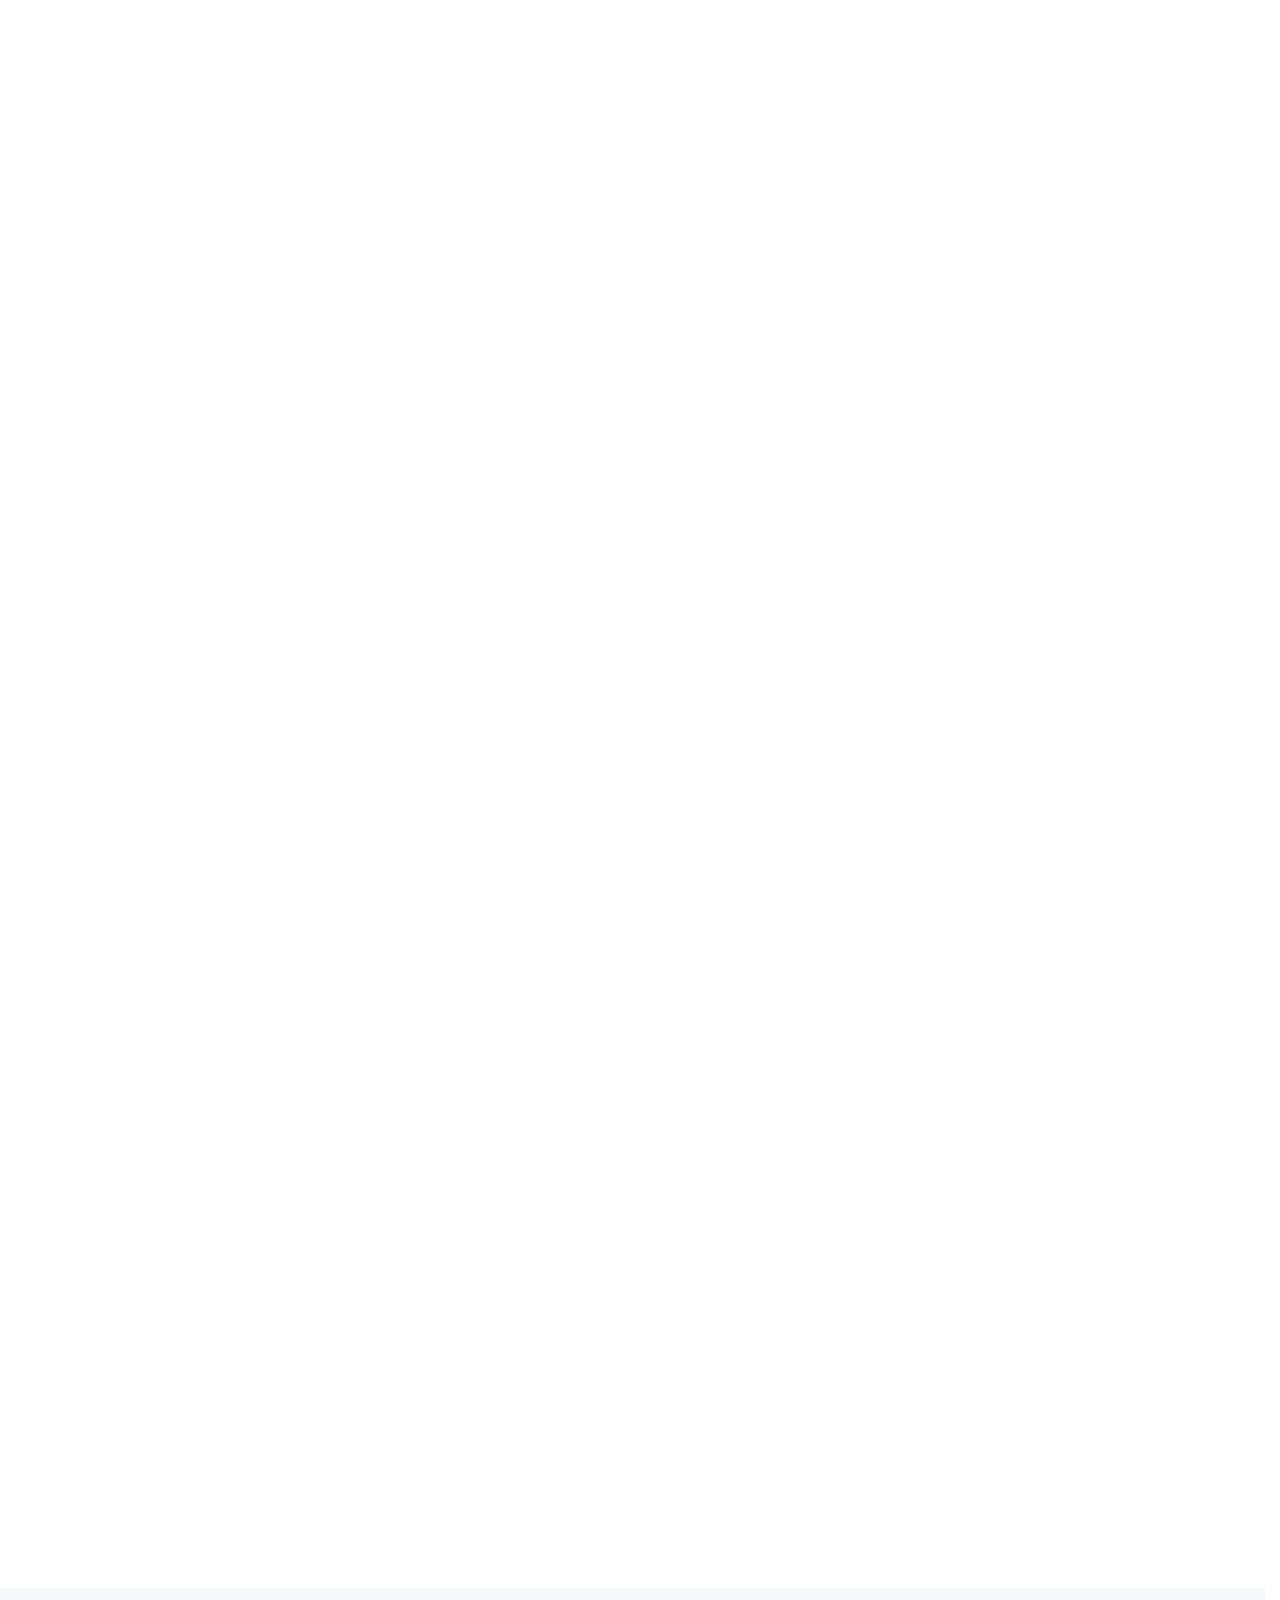
==== commit fdfeefb5: "refactor: access-navのアイコンの属性指定を削除 線の制御を属性からCSSでの管理に揃えるため削除" ====
--- a/access.html
+++ b/access.html
@@ -28,7 +28,7 @@
       <div class="access-nav">
         <a href="#access-on-foot" class="access-nav__link is-clickable">
           <span class="access-nav__icon" aria-hidden="true">
-            <svg viewBox="0 0 24 24" width="24" height="24" fill="none" stroke="white" stroke-width="1.6"
+            <svg viewBox="0 0 24 24" width="24" height="24"
               stroke-linecap="round" stroke-linejoin="round">
               <polyline points="5 11 12 16 19 11"></polyline>
             </svg>
@@ -38,7 +38,7 @@
 
         <a href="#access-by-car" class="access-nav__link">
           <span class="access-nav__icon" aria-hidden="true">
-            <svg viewBox="0 0 24 24" width="24" height="24" fill="none" stroke="white" stroke-width="1.6"
+            <svg viewBox="0 0 24 24" width="24" height="24"
               stroke-linecap="round" stroke-linejoin="round">
               <polyline points="5 11 12 16 19 11"></polyline>
             </svg>
@@ -48,7 +48,7 @@
 
         <a href="#access-accessibility" class="access-nav__link">
           <span class="access-nav__icon" aria-hidden="true">
-            <svg viewBox="0 0 24 24" width="24" height="24" fill="none" stroke="white" stroke-width="1.6"
+            <svg viewBox="0 0 24 24" width="24" height="24"
               stroke-linecap="round" stroke-linejoin="round">
               <polyline points="5 11 12 16 19 11"></polyline>
             </svg>
@@ -98,7 +98,7 @@
         </p>
         <p>
           アクセシビリティガイドはロビーにて配布しています。
-          ウェブ版は<a href="#" class="text-link">こちら<i class="bi bi-box-arrow-up-right"></i></a>からご確認ください。
+          <a href="#" class="text-link">ウェブ版はこちら<i class="bi bi-box-arrow-up-right"></i></a>からご確認ください。
         </p>
       </section>
     </section>
--- a/css/style.css
+++ b/css/style.css
@@ -47,7 +47,7 @@
   }
 
   --c-white: #FFFFFF;
-  --c-gray-100: #F5F9F9;
+  --c-gray-100: #f5f9f9;
   --c-gray-600: #666666;
   --c-black: #1A1A1A;
   --c-teal: #008484;
@@ -69,9 +69,12 @@
   --ls-base: 0.04em;
   --ls-wide: 0.08em;
 
-  --lh-tight: 1.4;
+  --lh-tight: 1.5;
   --lh-base: 1.6;
   --lh-loose: 1.8;
+
+  /* アニメーション */
+  --t: 0.3s;
 }
 
 html {
@@ -94,7 +97,7 @@
   font-family: "Noto Sans JP", "Hiragino Kaku Gothic ProN", "Hiragino Sans",
     "Yu Gothic Medium", "Yu Gothic", "Meiryo", sans-serif;
   font-weight: var(--fw-medium);
-  letter-spacing: var(--ls-base);
+  letter-spacing: var(--ls-wide);
   line-height: var(--lh-base);
 }
 
@@ -150,8 +153,7 @@
   line-height: var(--lh-tight);
 }
 
-time,
-dd {
+time {
   letter-spacing: var(--ls-tight);
 }
 
@@ -170,12 +172,12 @@
   align-items: center;
   color: var(--c-teal);
   font-weight: var(--fw-medium);
-  transition: color 0.3s,opacity 0.3s;
+  transition: color var(--t), opacity var(--t);
 }
 
 @media (hover: hover) {
   .text-link:hover {
-   opacity: 0.7;
+    opacity: 0.7;
   }
 }
 
@@ -190,7 +192,7 @@
   font-size: var(--fs-base);
   color: var(--c-white);
   background: var(--c-black);
-  transition: background 0.3s ease-in-out;
+  transition: background var(--t) ease-in-out;
 }
 
 @media (hover: hover) {
@@ -219,7 +221,7 @@
   justify-content: flex-end;
   flex-shrink: 0;
   color: inherit;
-  transition: transform 0.3s;
+  transition: transform var(--t);
 }
 
 .btn-arrow svg {
@@ -251,6 +253,10 @@
   white-space: nowrap;
 }
 
+.bi {
+  letter-spacing: normal;
+}
+
 /*------------------------------------
 header
 ------------------------------------*/
@@ -261,8 +267,8 @@
   height: calc(var(--h-sub-nav) + var(--h-glo-nav));
   top: 0;
   left: 0;
-  transition: background 0.3s,
-    box-shadow 0.3s;
+  transition: background var(--t),
+    box-shadow var(--t);
 }
 
 .site-header.is-scrolled {
@@ -272,10 +278,11 @@
 .site-header.is-scrolled .header-main {
   background: rgba(255, 255, 255, 0.8);
   backdrop-filter: blur(10px);
+  -webkit-backdrop-filter: blur(10px);
 }
 
 /*------------------
-sub-nav
+サブメニュー
 ------------------*/
 .sub-nav {
   display: flex;
@@ -293,7 +300,7 @@
 
   @media (max-width: 768px) {
     width: 100%;
-    padding: 0 1rem;
+    padding-left: 1rem;
   }
 }
 
@@ -324,7 +331,7 @@
   padding-inline: 0.5em;
   min-height: 44px;
   white-space: nowrap;
-  transition: background 0.3s;
+  transition: background var(--t);
 }
 
 @media (hover: hover) {
@@ -347,13 +354,13 @@
   border: none;
   background: none;
   cursor: pointer;
-  transition: background 0.3s;
+  transition: background var(--t);
 }
 
 .sub-nav__search i {
   font-size: var(--fs-md);
   color: var(--c-black);
-  transition: background 0.3s;
+  transition: background var(--t);
 }
 
 @media (hover: hover) {
@@ -366,7 +373,7 @@
 .search-form {
   width: 0;
   overflow: hidden;
-  transition: width 0.3s;
+  transition: width var(--t);
 }
 
 .search-form input {
@@ -375,7 +382,7 @@
   border: 1.6px solid var(--c-separator);
   border-radius: 0.375em;
   font-size: 0.9rem;
-  transition: border-color 0.3s, box-shadow 0.3s;
+  transition: border-color var(--t), box-shadow var(--t);
 }
 
 .search-form input:focus {
@@ -409,13 +416,13 @@
   padding-inline: 0.5rem;
   background: var(--c-black);
   color: var(--c-white);
-  transition: background 0.3s ease-in-out, transform 0.3s;
+  transition: background var(--t) ease-in-out, transform var(--t);
 }
 
 .sub-nav__social i {
   font-size: var(--fs-lg);
   line-height: 1;
-  transition: transform 0.3s;
+  transition: transform var(--t);
 }
 
 @media (hover: hover) {
@@ -429,13 +436,12 @@
 }
 
 /*------------------
-main-nav
+メインメニュー
 ------------------*/
 .header-main {
   border-bottom: 1px solid var(--c-separator);
   height: var(--h-glo-nav);
   background: var(--c-white);
-  transition: padding 0.3s;
 }
 
 .header-main .container {
@@ -458,7 +464,7 @@
 .site-title a {
   display: block;
   height: 100%;
-  transition: opacity 0.3s;
+  transition: opacity var(--t);
 }
 
 @media (hover: hover) {
@@ -473,12 +479,11 @@
 }
 
 .site-title img {
-  width: 100%;
+  width: auto;
   height: 100%;
   object-fit: cover;
 }
 
-/* global-nav */
 .global-nav {
   width: 100%;
 }
@@ -516,7 +521,7 @@
 
 .pc-menu a span::after {
   position: absolute;
-  bottom: -0.5rem;
+  bottom: -0.575rem;
   left: 50%;
   width: 90%;
   height: 0.15em;
@@ -524,7 +529,7 @@
   transform-origin: center;
   transform: translateX(-50%) scaleX(0);
   content: "";
-  transition: transform 0.25s ease-out;
+  transition: transform var(--t) ease-out;
 }
 
 @media (hover: hover) {
@@ -538,9 +543,8 @@
 }
 
 /*------------------
-sp-nav
+ハンバーガーボタン
 ------------------*/
-/* ハンバーガーボタン */
 .hamburger {
   z-index: 110;
   display: block;
@@ -569,6 +573,7 @@
 }
 
 .hamburger::after {
+  content: "メニュー";
   display: block;
   position: absolute;
   left: 50%;
@@ -584,7 +589,7 @@
   transition: color 0.3s;
 }
 
-/* 待機（三） */
+/* 待機状態（三） */
 .hamburger__bar {
   display: block;
   position: absolute;
@@ -594,7 +599,10 @@
   height: 0.125em;
   transform-origin: center center;
   background: var(--c-black);
-  transition: transform 0.25s, width 0.2s 0.2s;
+
+  /* メニュー収納時 */
+  ;
+  transition: transform var(--t) ease-out;
 }
 
 
@@ -610,7 +618,7 @@
   transform: translate(-50%, calc(-50% + 9px));
 }
 
-/* 開いた状態（×） */
+/* 表示状態（×） */
 .hamburger.is-open {
   position: absolute;
   z-index: 210;
@@ -622,7 +630,9 @@
 
 .hamburger.is-open .hamburger__bar {
   width: calc(50% * 1.35);
-  transition: transform 0.3s 0.2s, opacity 0.2s, width 0.5s linear;
+
+  /* メニュー展開時 */
+  transition: transform var(--t);
 }
 
 
@@ -640,33 +650,31 @@
   transform: translate(-50%, -50%) rotate(-45deg);
 }
 
-
+/*------------------
+オーバーレイメニュー
+------------------*/
+/* 待機状態 */
 .sp-global-nav {
   display: grid;
   position: fixed;
   z-index: 200;
   inset: 0;
   place-items: center;
-  padding: 3rem;
+  padding: 0 3rem;
   background: rgba(255, 255, 255, 0.98);
   backdrop-filter: blur(10px);
+  -webkit-backdrop-filter: blur(10px);
   opacity: 0;
   pointer-events: none;
-  transition: opacity 0.2s;
+  transition: opacity var(--t) ease-out;
 
   @media (min-width: 768px) {
     display: none;
   }
 }
 
-.sp-global-nav.is-open {
-  opacity: 1;
-  pointer-events: auto;
-}
-
 .sp-global-nav li {
   opacity: 0;
-  transform: translateY(16px);
 }
 
 .sp-global-nav li+li {
@@ -677,7 +685,18 @@
   display: inline-block;
   min-height: 44px;
   font-size: var(--fs-lg);
-  transition: transform 0.3s;
+}
+
+/* 表示状態 */
+.sp-global-nav.is-open {
+  opacity: 1;
+  pointer-events: auto;
+  /* transition: opacity 0.35s ease-out; */
+}
+
+.sp-global-nav.is-open li {
+  color: var(--c-white);
+  /* transition: transform var(--t); */
 }
 
 /*------------------------------------
@@ -722,7 +741,7 @@
   opacity: 0;
   pointer-events: auto;
   transition:
-    opacity 0.25s;
+    opacity var(--t);
 }
 
 .swiper-button-next:is(:hover, :active),
@@ -751,7 +770,7 @@
   background: var(--c-white);
 
   opacity: 0.5;
-  transition: opacity 0.25s;
+  transition: opacity var(--t);
   pointer-events: auto;
 }
 
@@ -764,11 +783,19 @@
 /*------------------------------------
 main
 ------------------------------------*/
-/* common */
+/* 共通設定 */
 .main-container {
   margin-inline: auto;
   max-width: 800px;
   width: calc(100% - var(--side-padding) * 2);
+}
+
+main p {
+  max-inline-size: 40em;
+}
+
+main p+p {
+  margin-block-start: 2.25em;
 }
 
 main h2 {
@@ -826,19 +853,26 @@
 }
 
 .info-columns {
-  display: grid;
-  grid-template-columns: minmax(max-content, 6rem) 1fr;
+  display: flex;
+  flex-wrap: wrap;
   margin-top: 1.5rem;
   padding-inline: 0.5rem;
   font-weight: var(--fw-regular);
 }
 
+.info-columns,
+.info-columns p {
+  line-height: var(--lh-tight);
+  max-inline-size: none;
+}
+
 .info-columns dt {
   white-space: nowrap;
-}
-
-.info-columns p+p {
-  margin-top: 0.5rem;
+  width: 24%;
+}
+
+.info-columns dd {
+  width: 76%;
 }
 
 /*------------------------------------
@@ -881,10 +915,6 @@
 .top-about__text p {
   line-height: var(--lh-loose);
   text-align: justify;
-}
-
-.top-about__text p+p {
-  margin-top: 1em;
 }
 
 .top-about .btn {
@@ -1098,7 +1128,7 @@
   justify-content: flex-start;
   align-items: center;
   min-height: 24px;
-  transition: opacity 0.3s;
+  transition: opacity var(--t);
 }
 
 @media (hover: hover) {
@@ -1151,14 +1181,14 @@
 ------------------------------------*/
 .access-nav {
   display: flex;
-  gap: 0 2.5rem;
+  gap: 0.5rem 2rem;
   border-bottom: var(--underline);
   padding-bottom: 0.5rem;
 
   @media (max-width: 768px) {
-    gap: 1rem 0;
-    flex-direction: column;
-    padding-bottom: 1rem;
+    /* flex-direction: column; */
+    flex-wrap: wrap;
+    padding-left: 0.25rem;
   }
 }
 
@@ -1167,12 +1197,10 @@
   display: inline-flex;
   align-items: center;
   gap: 0 0.5rem;
-  padding: 0 0.25rem;
   color: var(--c-black);
-  transition: transform 0.3s;
-
-  @media (max-width: 768px) {
-    padding: 0 0.5rem;
+  transition: transform var(--t);
+
+  @media (max-width: 768px) {
     align-self: flex-start;
   }
 }
@@ -1188,23 +1216,31 @@
   align-items: center;
   justify-content: center;
   flex-shrink: 0;
+  width: 1.5rem;
+  height: 1.5rem;
   border-radius: 50%;
+  color: var(--c-white);
   background: var(--c-black);
   transition: transform 0.15s;
 }
 
 .access-nav__icon svg {
-  width: 1.4rem;
-  height: 1.4rem;
+  width: 1.25rem;
+  height: 1.25rem;
+  fill: none;
+  stroke: currentColor;
+  stroke-width: 1.8;
+  paint-order: stroke fill;
 }
 
 .access-nav__text {
-  font-size: var(--fs-md);
-  font-weight: var(--fw-bold);
+  font-size: var(--fs-base);
+  font-weight: var(--fw-medium);
+  line-height: 1;
   white-space: nowrap;
 
   @media (max-width: 768px) {
-    font-size: var(--fs-base);
+    font-size: var(--fs-sm);
   }
 }
 
@@ -1236,18 +1272,15 @@
 }
 
 .access-accessibility {
+  margin-top: var(--gap-md);
   font-weight: var(--fw-regular);
-  margin-top: var(--gap-md);
 }
 
 .access-accessibility p {
-  font-weight: var(--fw-regular);
+  max-inline-size: none;
   padding-inline: 1rem;
   margin-top: 1rem;
-}
-
-.access-accessibility p+p {
-  margin-top: 0.5rem;
+  font-weight: var(--fw-regular);
 }
 
 .access-accessibility a.text-link {
@@ -1274,6 +1307,7 @@
   align-items: center;
   flex-wrap: wrap;
   gap: 0 0.75rem;
+  transition: opacity var(--t);
 }
 
 @media (hover: hover) {
@@ -1338,7 +1372,7 @@
   grid-template-rows: auto auto;
   gap: 0 var(--gap-xs);
   background: var(--c-gray-100);
-  transition: background 0.3s, color 0.3s, transform 0.3s;
+  transition: background var(--t), color var(--t), transform var(--t);
 
   @media (max-width: 768px) {
     display: block;
@@ -1411,13 +1445,13 @@
   margin-top: 1.5rem;
 }
 
+.colletions__text {
+  margin-top: var(--gap-sm);
+}
+
 .collections-page p {
-  margin-top: 2rem;
+  margin-inline: auto;
   line-height: var(--lh-loose);
-}
-
-.collections-page p+p {
-  margin-top: 1.5rem;
 }
 
 /*------------------------------------
@@ -1549,7 +1583,7 @@
   font-size: var(--fs-sm);
   line-height: 1;
   color: var(--c-black);
-  transition: border-color 0.3s;
+  transition: border-color var(--t);
 }
 
 .news-post__tag span::before {
@@ -1559,7 +1593,6 @@
 
 .news-post__social {
   display: flex;
-  justify-content: center;
   align-items: center;
   gap: 0 0.5rem;
   margin-top: var(--gap-xs);
@@ -1569,11 +1602,11 @@
   display: flex;
   justify-content: center;
   align-items: center;
-  border-radius: 0.4rem;
-  width: 24px;
-  height: 24px;
+  width: 2rem;
+  height: 2rem;
+  border-radius: 0.375em;
   background: var(--c-black);
-  transition: background 0.3s, transform 0.3s;
+  transition: background var(--t), transform var(--t);
 }
 
 @media (hover: hover) {
@@ -1584,10 +1617,10 @@
 }
 
 .news-post__social .bi {
-  font-size: var(--fs-base);
+  font-size: 1.25rem;
   line-height: 1;
   color: var(--c-white);
-  transition: color 0.3s;
+  transition: color var(--t);
 }
 
 /*------------------------------------
@@ -1598,32 +1631,56 @@
   position: fixed;
   right: 1.5rem;
   bottom: 1.5rem;
+  transform: translateY(10px);
   display: flex;
   flex-direction: column;
   align-items: center;
   justify-content: center;
-  border-radius: 50%;
-  border: none;
   width: 3.2rem;
   height: 3.2rem;
   color: var(--c-white);
+  background: rgba(0, 0, 0, 0.8);
+  border-radius: 50%;
+  border: none;
   opacity: 0;
   visibility: hidden;
-  transform: translateY(10px);
-  background: rgba(0, 0, 0, 0.8);
   cursor: pointer;
-  transition: opacity 0.3s, visibility 0.3s, transform 0.3s, background 0.3s;
+  transition: opacity var(--t), visibility var(--t), transform var(--t), background var(--t);
 }
 
 .back-to-top.is-show {
+  transform: translateY(0);
   opacity: 1;
   visibility: visible;
-  transform: translateY(0);
 }
 
 .back-to-top>* {
   /* 位置調整 */
   transform: translateY(-2px);
+}
+
+.back-to-top span {
+  font-weight: var(--fw-bold);
+  font-size: 0.875em;
+  line-height: 1.125;
+}
+
+
+.back-to-top svg {
+  width: 1.25rem;
+  height: 1.25rem;
+  fill: currentColor;
+  stroke: currentColor;
+  stroke-width: 0.25;
+  paint-order: stroke fill;
+}
+
+
+@media (hover: hover) {
+  .back-to-top:hover {
+    background: var(--c-btn-hover);
+    transform: translateY(-4px);
+  }
 }
 
 @media (max-width: 768px) {
@@ -1636,39 +1693,8 @@
   .back-to-top>* {
     transform: translateY(0);
   }
-}
-
-@media (hover: hover) {
-  .back-to-top:hover {
-    background: var(--c-btn-hover);
-  }
-
-  .back-to-top:hover i {
-    transform: translateY(-4px);
-  }
-}
-
-@media (hover: hover) and (max-width: 768px) {
-  .back-to-top:hover {
-    transform: translateY(-4px);
-  }
-
-  .back-to-top:hover i {
-    transform: none;
-  }
-}
-
-.back-to-top i {
-  font-size: 1.5em;
-  transition: transform 0.3s;
-}
-
-.back-to-top span {
-  font-weight: var(--fw-bold);
-  font-size: 0.875em;
-  line-height: 1.125;
-
-  @media (max-width: 768px) {
+
+  .back-to-top span {
     display: none;
   }
 }
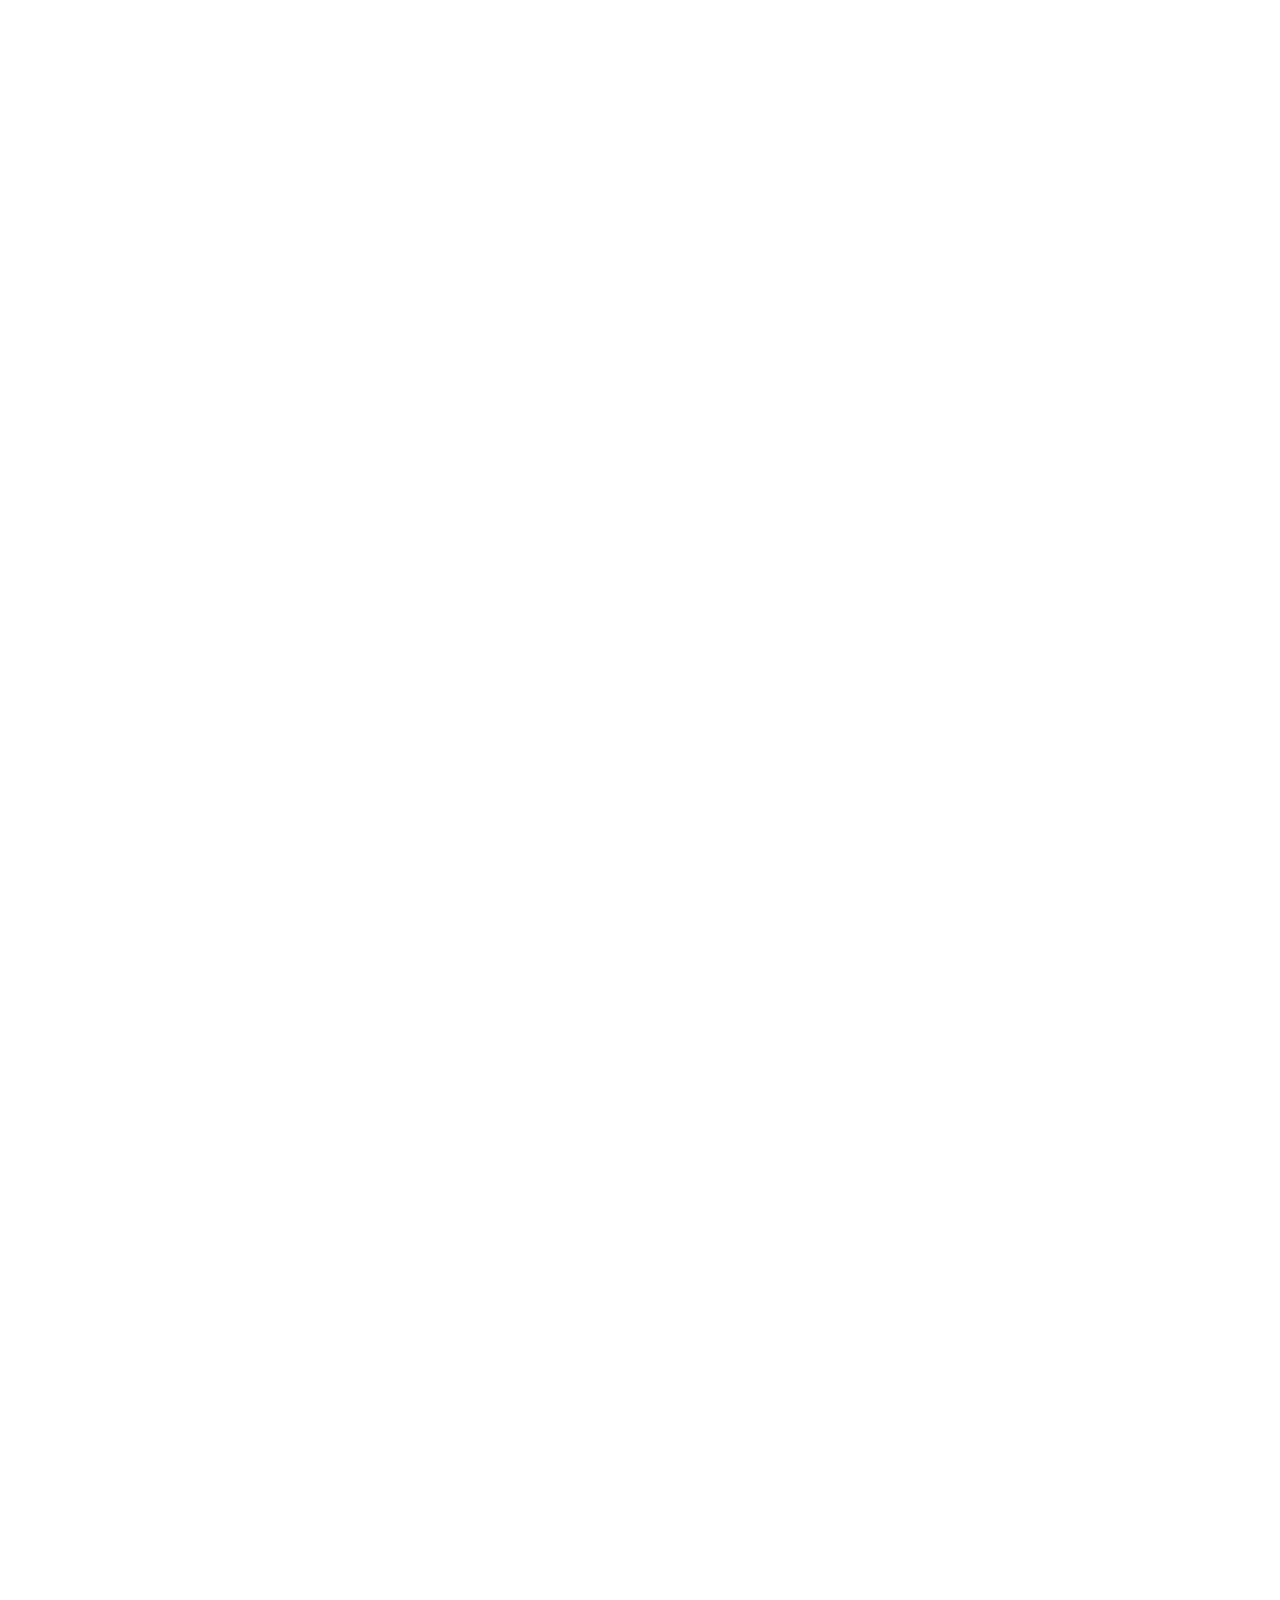
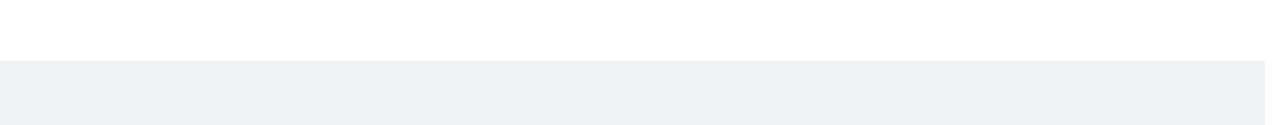
==== commit 564c2b8c: "fix: 地図のiframeにtitle属性が欠落していたため追加" ====
--- a/access.html
+++ b/access.html
@@ -60,7 +60,8 @@
       <div class="map">
         <iframe
           src="https://www.google.com/maps/embed?pb=!1m14!1m8!1m3!1d25912.395390039786!2d140.200272!3d35.725003!3m2!1i1024!2i768!4f13.1!3m3!1m2!1s0x602288d3f0c85c9f%3A0xe3014ef40fa3bdf9!2z5L2Q5YCJ5Z-O5Z2A5YWs5ZyS!5e0!3m2!1sja!2sjp!4v1754964338819!5m2!1sja!2sjp"
-          width="600" height="400" style="border:0;" allowfullscreen="" loading="lazy"
+          title="千葉かくう美術館 アクセスマップ"
+          width="600" height="400" style="border:0;" allowfullscreen loading="lazy"
           referrerpolicy="no-referrer-when-downgrade"></iframe>
       </div>
       <div class="page-columns">
--- a/css/style.css
+++ b/css/style.css
@@ -32,6 +32,11 @@
   --h-glo-nav: 5.75rem;
   --h-header: calc(var(--h-sub-nav) + var(--h-glo-nav));
   --side-padding: 2rem;
+
+  @media (max-width: 768px) {
+    --side-padding: 1rem;
+  }
+
   --ham-size: 3.5rem;
 
   --gap-xs: 2rem;
@@ -47,7 +52,7 @@
   }
 
   --c-white: #FFFFFF;
-  --c-gray-100: #f5f9f9;
+  --c-gray-100: #EEF2F3;
   --c-gray-600: #666666;
   --c-black: #1A1A1A;
   --c-teal: #008484;
@@ -99,6 +104,7 @@
   font-weight: var(--fw-medium);
   letter-spacing: var(--ls-wide);
   line-height: var(--lh-base);
+  background: var(--c-white);
 }
 
 /* JS付与クラス */
@@ -463,6 +469,7 @@
 
 .site-title a {
   display: block;
+  padding-block: 0.125rem;
   height: 100%;
   transition: opacity var(--t);
 }
@@ -511,12 +518,6 @@
   display: inline-block;
   font-size: var(--fs-base);
   letter-spacing: var(--ls-wide);
-
-  text-shadow:
-    0.25px 0.25px 0 var(--c-separator),
-    -0.25px 0.25px 0 var(--c-separator),
-    0.25px -0.25px 0 var(--c-separator),
-    -0.25px -0.25px 0 var(--c-separator);
 }
 
 .pc-menu a span::after {
@@ -555,20 +556,12 @@
   width: var(--ham-size);
   height: var(--ham-size);
   border: none;
-  font-size: 16px;
   background: transparent;
+  color: var(--c-black);
   cursor: pointer;
-  transition: background 0.3s, color 0.3s;
 
   @media (min-width: 768px) {
     display: none;
-  }
-}
-
-@media (hover: hover) {
-  .hamburger:hover {
-    background: var(--c-hover-bg);
-    color: var(--c-teal);
   }
 }
 
@@ -577,16 +570,15 @@
   display: block;
   position: absolute;
   left: 50%;
-  bottom: 5%;
+  bottom: 3px;
+  transform: translateX(-50%);
   width: 100%;
-  transform: translateX(-50%);
-  content: "メニュー";
-  color: var(--c-black);
-  font-size: 0.6em;
+  color: currentColor;
+  font-size: 0.675rem;
+  text-align: center;
   font-weight: var(--fw-bold);
   letter-spacing: var(--ls-tight);
   background: none;
-  transition: color 0.3s;
 }
 
 /* 待機状態（三） */
@@ -596,9 +588,10 @@
   top: 40%;
   left: 50%;
   width: 64%;
-  height: 0.125em;
+  height: 2px;
+  border-radius: 8px;
   transform-origin: center center;
-  background: var(--c-black);
+  background: currentColor;
 
   /* メニュー収納時 */
   ;
@@ -622,6 +615,7 @@
 .hamburger.is-open {
   position: absolute;
   z-index: 210;
+  color: var(--c-white);
 }
 
 .hamburger.is-open::after {
@@ -661,10 +655,11 @@
   inset: 0;
   place-items: center;
   padding: 0 3rem;
-  background: rgba(255, 255, 255, 0.98);
-  backdrop-filter: blur(10px);
-  -webkit-backdrop-filter: blur(10px);
+  /* 文字色と背景を同化 */
+  /* フェード時のちらつき防止 */
+  background: var(--c-black);
   opacity: 0;
+  color: var(--c-black);
   pointer-events: none;
   transition: opacity var(--t) ease-out;
 
@@ -705,21 +700,16 @@
 .hero {
   width: 100%;
   aspect-ratio: 16 / 9;
-  max-height: calc(92vh - var(--h-header));
+  max-height: calc(90vh - var(--h-header));
 
   @media (max-width: 768px) {
     aspect-ratio: 3 / 2;
   }
 }
 
-@media (hover: hover) {
-  .hero:hover .swiper-pagination {
-    opacity: 1;
-    pointer-events: auto;
-    transform: translateY(0);
-  }
-}
-
+/*------------------
+Swiper
+------------------*/
 .hero .swiper {
   width: 100%;
   height: 100%;
@@ -733,51 +723,37 @@
   object-fit: cover;
 }
 
-.swiper-button-next,
-.swiper-button-prev {
-  /* 待機状態 */
-  color: var(--c-white);
-  z-index: 10;
-  opacity: 0;
-  pointer-events: auto;
-  transition:
-    opacity var(--t);
-}
-
-.swiper-button-next:is(:hover, :active),
-.swiper-button-prev:is(:hover, :active) {
-  opacity: 1;
-}
-
-.swiper-pagination {
+
+.hero .swiper-pagination {
+  bottom: -1.75rem;
   display: flex;
   justify-content: center;
-  gap: 0 1rem;
-  padding-block: 0.75rem;
-}
-
-.swiper-pagination-bullet::before {
+  gap: 0 1em;
+
+  @media (max-width: 768px) {
+  bottom: -1.5rem;
+  }
+}
+
+.hero .swiper-pagination-bullet::before {
   content: '';
   position: absolute;
-  inset: -0.5rem;
-}
-
-.swiper-pagination-bullet {
+  inset: -0.25rem;
+}
+
+.hero .swiper-pagination-bullet {
   position: relative;
-  width: 0.75rem;
-  height: 0.75rem;
+  width: 14px;
+  height: 14px;
   border-radius: 50%;
-  background: var(--c-white);
-
-  opacity: 0.5;
-  transition: opacity var(--t);
+  color: var(--c-black);
   pointer-events: auto;
 }
 
 /* 現在地 */
-.swiper-pagination-bullet-active {
+.hero .swiper-pagination-bullet-active {
+  background: var(--c-black);
   opacity: 1;
-  background: var(--c-white);
 }
 
 /*------------------------------------
@@ -855,24 +831,23 @@
 .info-columns {
   display: flex;
   flex-wrap: wrap;
-  margin-top: 1.5rem;
+  margin-top: 2.25em;
   padding-inline: 0.5rem;
   font-weight: var(--fw-regular);
-}
-
-.info-columns,
-.info-columns p {
-  line-height: var(--lh-tight);
-  max-inline-size: none;
+
+  @media (max-width: 768px) {
+    gap: 0 1em;
+  }
 }
 
 .info-columns dt {
+  font-weight: var(--fw-medium);
   white-space: nowrap;
-  width: 24%;
+  width: 25%;
 }
 
 .info-columns dd {
-  width: 76%;
+  flex: 1;
 }
 
 /*------------------------------------
@@ -1277,8 +1252,7 @@
 }
 
 .access-accessibility p {
-  max-inline-size: none;
-  padding-inline: 1rem;
+  padding-inline: 0.5rem;
   margin-top: 1rem;
   font-weight: var(--fw-regular);
 }
@@ -1312,7 +1286,7 @@
 
 @media (hover: hover) {
   .news-list a:hover {
-    opacity: 0.8;
+    opacity: 0.65;
   }
 }
 
